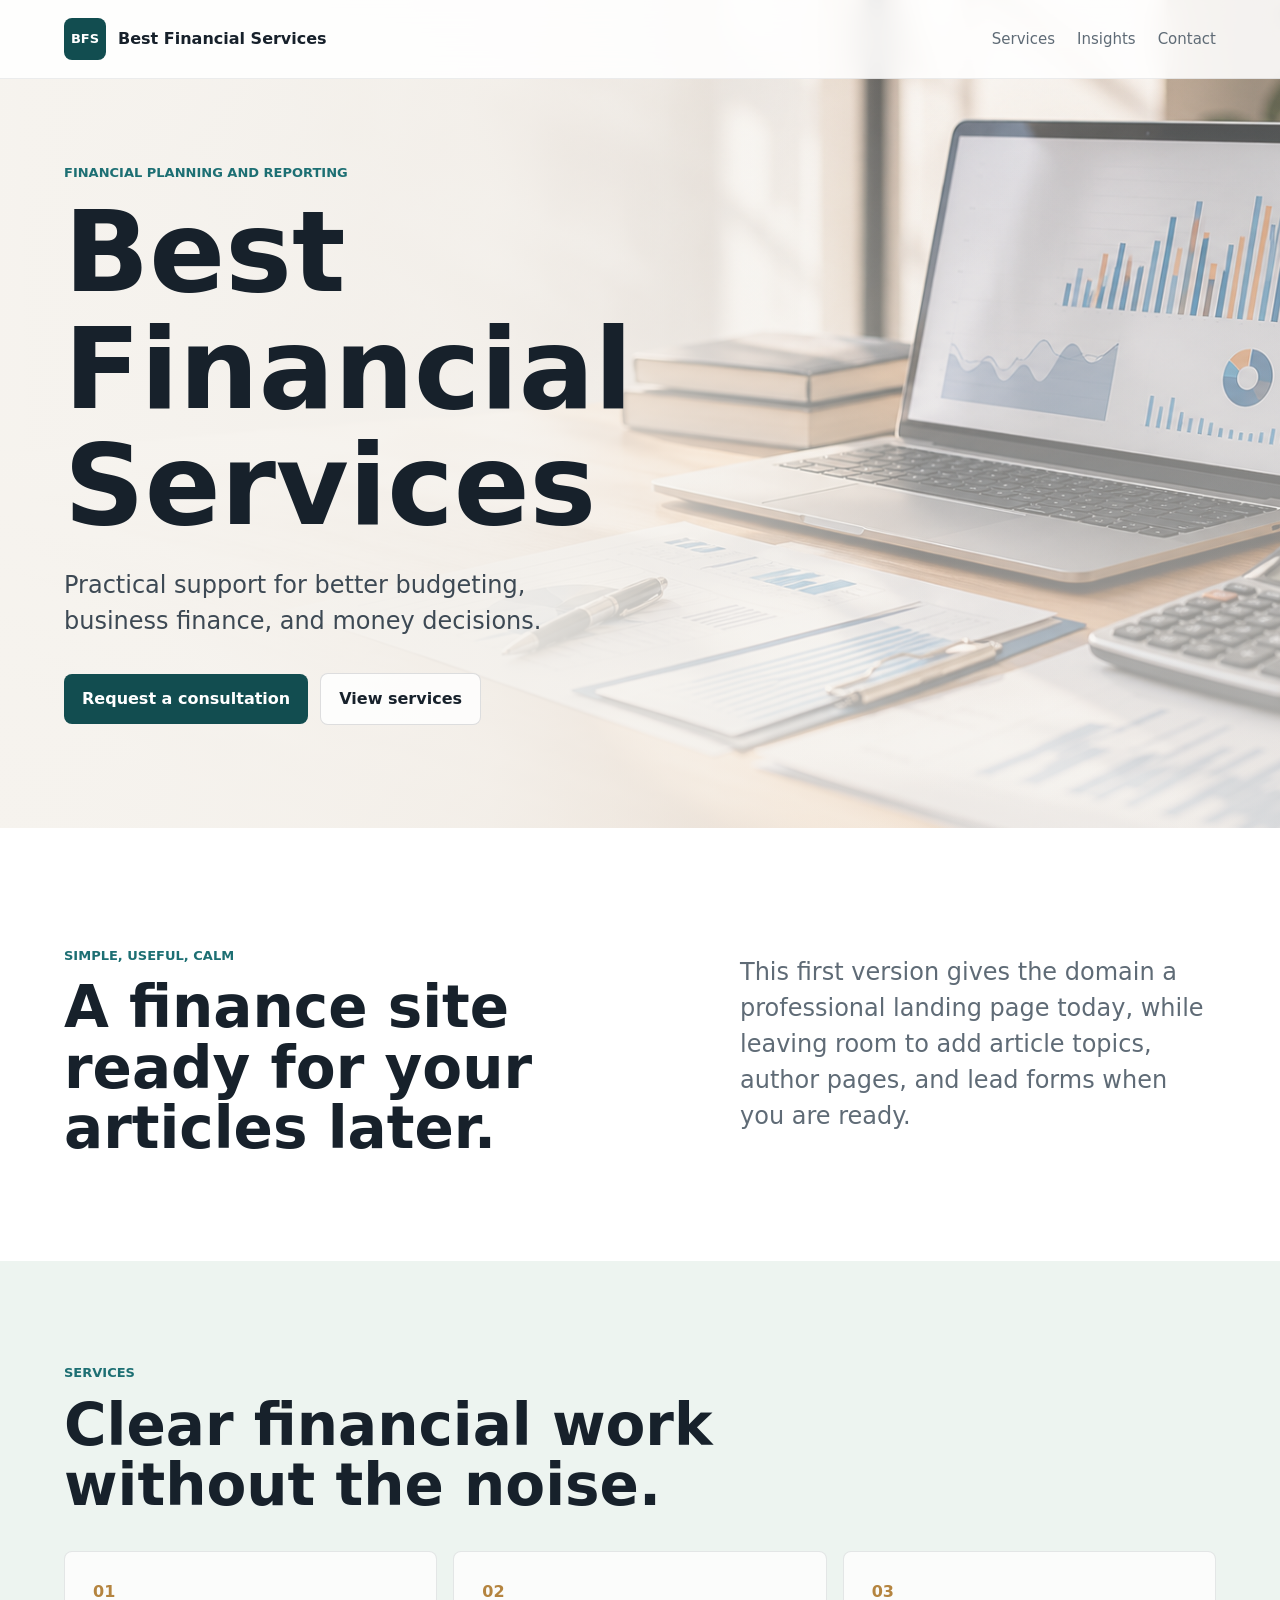
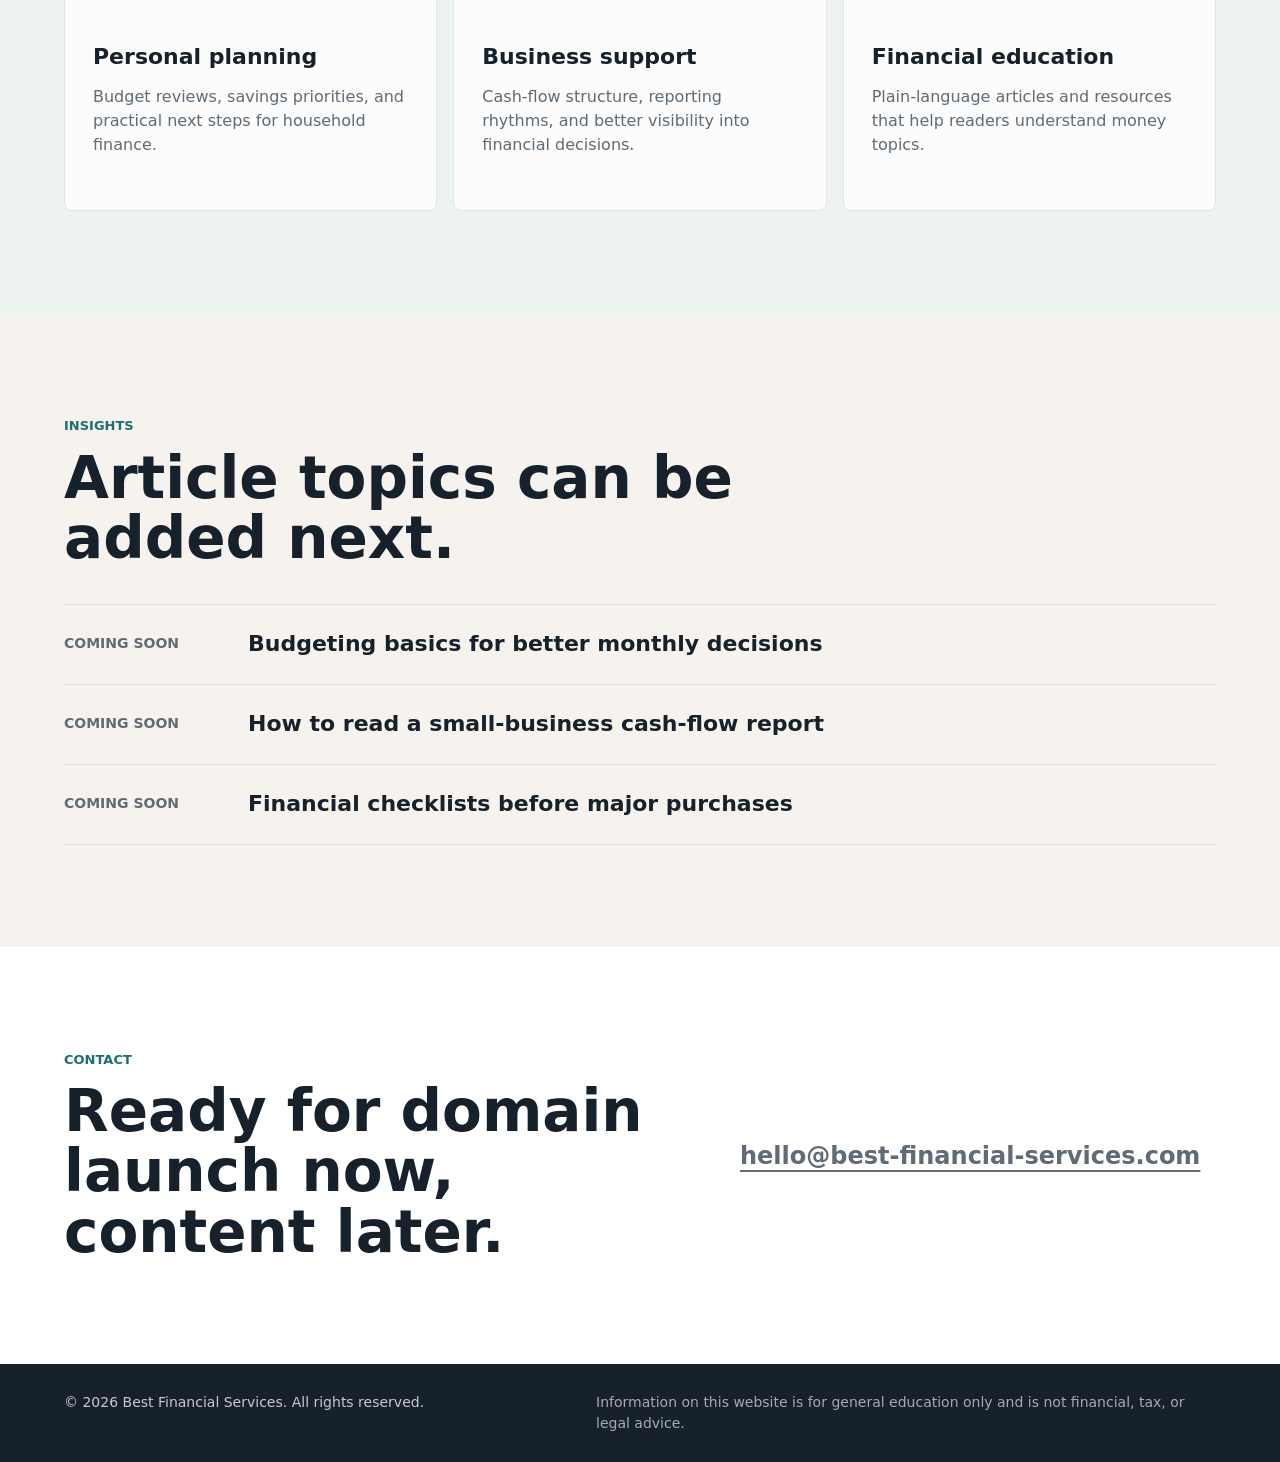
==== index.html @ d78d9998 "Create initial landing page" ====
<!doctype html>
<html lang="en">
  <head>
    <meta charset="utf-8">
    <meta name="viewport" content="width=device-width, initial-scale=1">
    <title>Best Financial Services</title>
    <meta
      name="description"
      content="Best Financial Services helps people and businesses organize money decisions with clear planning, reporting, and practical financial guidance."
    >
    <meta property="og:title" content="Best Financial Services">
    <meta
      property="og:description"
      content="Clear financial planning, reporting, and practical guidance for individuals and small businesses."
    >
    <meta property="og:type" content="website">
    <meta property="og:image" content="/assets/finance-hero.png">
    <link rel="icon" href="/favicon.svg" type="image/svg+xml">
    <link rel="stylesheet" href="/styles.css">
  </head>
  <body>
    <header class="site-header">
      <a class="brand" href="/" aria-label="Best Financial Services home">
        <span class="brand-mark" aria-hidden="true">BFS</span>
        <span>Best Financial Services</span>
      </a>
      <nav class="nav" aria-label="Main navigation">
        <a href="#services">Services</a>
        <a href="#insights">Insights</a>
        <a href="#contact">Contact</a>
      </nav>
    </header>

    <main>
      <section class="hero">
        <img
          class="hero-image"
          src="/assets/finance-hero.png"
          alt="Financial reports, a calculator, and a laptop with charts on a modern desk"
        >
        <div class="hero-overlay" aria-hidden="true"></div>
        <div class="hero-content">
          <p class="eyebrow">Financial planning and reporting</p>
          <h1>Best Financial Services</h1>
          <p class="hero-copy">
            Practical support for better budgeting, business finance, and money decisions.
          </p>
          <div class="hero-actions">
            <a class="button primary" href="#contact">Request a consultation</a>
            <a class="button secondary" href="#services">View services</a>
          </div>
        </div>
      </section>

      <section class="section intro" aria-labelledby="intro-title">
        <div>
          <p class="eyebrow">Simple, useful, calm</p>
          <h2 id="intro-title">A finance site ready for your articles later.</h2>
        </div>
        <p>
          This first version gives the domain a professional landing page today, while leaving
          room to add article topics, author pages, and lead forms when you are ready.
        </p>
      </section>

      <section class="section services" id="services" aria-labelledby="services-title">
        <div class="section-heading">
          <p class="eyebrow">Services</p>
          <h2 id="services-title">Clear financial work without the noise.</h2>
        </div>
        <div class="service-grid">
          <article class="service-card">
            <span class="service-number">01</span>
            <h3>Personal planning</h3>
            <p>Budget reviews, savings priorities, and practical next steps for household finance.</p>
          </article>
          <article class="service-card">
            <span class="service-number">02</span>
            <h3>Business support</h3>
            <p>Cash-flow structure, reporting rhythms, and better visibility into financial decisions.</p>
          </article>
          <article class="service-card">
            <span class="service-number">03</span>
            <h3>Financial education</h3>
            <p>Plain-language articles and resources that help readers understand money topics.</p>
          </article>
        </div>
      </section>

      <section class="section insights" id="insights" aria-labelledby="insights-title">
        <div class="section-heading">
          <p class="eyebrow">Insights</p>
          <h2 id="insights-title">Article topics can be added next.</h2>
        </div>
        <div class="article-list">
          <article>
            <p class="article-date">Coming soon</p>
            <h3>Budgeting basics for better monthly decisions</h3>
          </article>
          <article>
            <p class="article-date">Coming soon</p>
            <h3>How to read a small-business cash-flow report</h3>
          </article>
          <article>
            <p class="article-date">Coming soon</p>
            <h3>Financial checklists before major purchases</h3>
          </article>
        </div>
      </section>

      <section class="section contact" id="contact" aria-labelledby="contact-title">
        <div>
          <p class="eyebrow">Contact</p>
          <h2 id="contact-title">Ready for domain launch now, content later.</h2>
        </div>
        <a class="contact-link" href="mailto:hello@best-financial-services.com">
          hello@best-financial-services.com
        </a>
      </section>
    </main>

    <footer class="site-footer">
      <p>&copy; 2026 Best Financial Services. All rights reserved.</p>
      <p class="disclaimer">
        Information on this website is for general education only and is not financial, tax, or legal advice.
      </p>
    </footer>
  </body>
</html>
---- styles.css ----
:root {
  --ink: #17212b;
  --muted: #5f6b76;
  --line: #d8e0e6;
  --paper: #f6f3ee;
  --white: #ffffff;
  --teal: #1d6f73;
  --teal-dark: #124d50;
  --gold: #b4843f;
  --rose: #8b4f58;
  color-scheme: light;
  font-family: Inter, ui-sans-serif, system-ui, -apple-system, BlinkMacSystemFont, "Segoe UI", sans-serif;
}

* {
  box-sizing: border-box;
}

html {
  scroll-behavior: smooth;
}

body {
  margin: 0;
  background: var(--paper);
  color: var(--ink);
  line-height: 1.5;
}

a {
  color: inherit;
}

.site-header {
  position: fixed;
  z-index: 10;
  top: 0;
  left: 0;
  right: 0;
  display: flex;
  align-items: center;
  justify-content: space-between;
  gap: 24px;
  padding: 18px clamp(20px, 5vw, 64px);
  background: rgba(255, 255, 255, 0.88);
  border-bottom: 1px solid rgba(23, 33, 43, 0.08);
  backdrop-filter: blur(16px);
}

.brand,
.nav,
.hero-actions {
  display: flex;
  align-items: center;
}

.brand {
  gap: 12px;
  font-weight: 800;
  text-decoration: none;
}

.brand-mark {
  display: grid;
  width: 42px;
  height: 42px;
  place-items: center;
  border-radius: 8px;
  background: var(--teal-dark);
  color: var(--white);
  font-size: 13px;
  letter-spacing: 0;
}

.nav {
  gap: 22px;
  color: var(--muted);
  font-size: 15px;
}

.nav a {
  text-decoration: none;
}

.nav a:hover {
  color: var(--ink);
}

.hero {
  position: relative;
  min-height: 92svh;
  display: grid;
  align-items: center;
  overflow: hidden;
  padding: 132px clamp(20px, 5vw, 72px) 72px;
}

.hero-image,
.hero-overlay {
  position: absolute;
  inset: 0;
}

.hero-image {
  width: 100%;
  height: 100%;
  object-fit: cover;
  object-position: center;
}

.hero-overlay {
  background:
    linear-gradient(90deg, rgba(246, 243, 238, 0.98) 0%, rgba(246, 243, 238, 0.82) 38%, rgba(246, 243, 238, 0.1) 72%),
    linear-gradient(180deg, rgba(246, 243, 238, 0.15), rgba(246, 243, 238, 0.72));
}

.hero-content {
  position: relative;
  max-width: 660px;
}

.eyebrow {
  margin: 0 0 12px;
  color: var(--teal);
  font-size: 13px;
  font-weight: 800;
  letter-spacing: 0;
  text-transform: uppercase;
}

h1,
h2,
h3,
p {
  overflow-wrap: anywhere;
}

h1,
h2,
h3 {
  margin: 0;
  line-height: 1.04;
}

h1 {
  max-width: 11ch;
  font-size: clamp(48px, 9vw, 112px);
}

h2 {
  font-size: clamp(30px, 5vw, 58px);
}

h3 {
  font-size: 22px;
}

.hero-copy {
  max-width: 540px;
  margin: 24px 0 0;
  color: #3d4954;
  font-size: clamp(19px, 2vw, 24px);
}

.hero-actions {
  flex-wrap: wrap;
  gap: 12px;
  margin-top: 34px;
}

.button {
  min-height: 48px;
  display: inline-flex;
  align-items: center;
  justify-content: center;
  padding: 13px 18px;
  border-radius: 8px;
  font-weight: 800;
  text-decoration: none;
}

.button.primary {
  background: var(--teal-dark);
  color: var(--white);
}

.button.secondary {
  background: rgba(255, 255, 255, 0.82);
  border: 1px solid rgba(23, 33, 43, 0.14);
  color: var(--ink);
}

.section {
  padding: clamp(56px, 8vw, 104px) clamp(20px, 5vw, 72px);
}

.intro,
.contact {
  display: grid;
  grid-template-columns: minmax(0, 0.9fr) minmax(280px, 0.7fr);
  gap: clamp(28px, 5vw, 72px);
  align-items: end;
  background: var(--white);
}

.intro p:last-child,
.contact-link {
  color: var(--muted);
  font-size: clamp(19px, 2vw, 24px);
}

.section-heading {
  max-width: 760px;
  margin-bottom: 36px;
}

.services {
  background: #edf4f0;
}

.service-grid {
  display: grid;
  grid-template-columns: repeat(3, minmax(0, 1fr));
  gap: 16px;
}

.service-card {
  min-height: 260px;
  padding: 28px;
  border: 1px solid rgba(23, 33, 43, 0.1);
  border-radius: 8px;
  background: rgba(255, 255, 255, 0.74);
}

.service-number {
  color: var(--gold);
  font-weight: 900;
}

.service-card h3 {
  margin-top: 42px;
}

.service-card p,
.article-list p,
.site-footer,
.disclaimer {
  color: var(--muted);
}

.insights {
  background: var(--paper);
}

.article-list {
  display: grid;
  border-top: 1px solid var(--line);
}

.article-list article {
  display: grid;
  grid-template-columns: 160px minmax(0, 1fr);
  gap: 24px;
  padding: 28px 0;
  border-bottom: 1px solid var(--line);
}

.article-date {
  margin: 0;
  color: var(--rose);
  font-size: 14px;
  font-weight: 800;
  text-transform: uppercase;
}

.contact {
  align-items: center;
  background: #ffffff;
}

.contact-link {
  font-weight: 800;
  text-decoration-thickness: 2px;
  text-underline-offset: 6px;
}

.site-footer {
  display: flex;
  justify-content: space-between;
  gap: 24px;
  padding: 28px clamp(20px, 5vw, 72px);
  background: var(--ink);
  color: rgba(255, 255, 255, 0.76);
  font-size: 14px;
}

.site-footer p {
  margin: 0;
}

.disclaimer {
  max-width: 620px;
  color: rgba(255, 255, 255, 0.62);
}

@media (max-width: 820px) {
  .site-header {
    position: absolute;
    align-items: flex-start;
  }

  .nav {
    display: none;
  }

  .hero {
    min-height: 88svh;
    padding-top: 118px;
  }

  .hero-overlay {
    background:
      linear-gradient(180deg, rgba(246, 243, 238, 0.98) 0%, rgba(246, 243, 238, 0.88) 54%, rgba(246, 243, 238, 0.42) 100%);
  }

  .intro,
  .contact,
  .service-grid,
  .article-list article {
    grid-template-columns: 1fr;
  }

  .service-card {
    min-height: 220px;
  }

  .site-footer {
    flex-direction: column;
  }
}
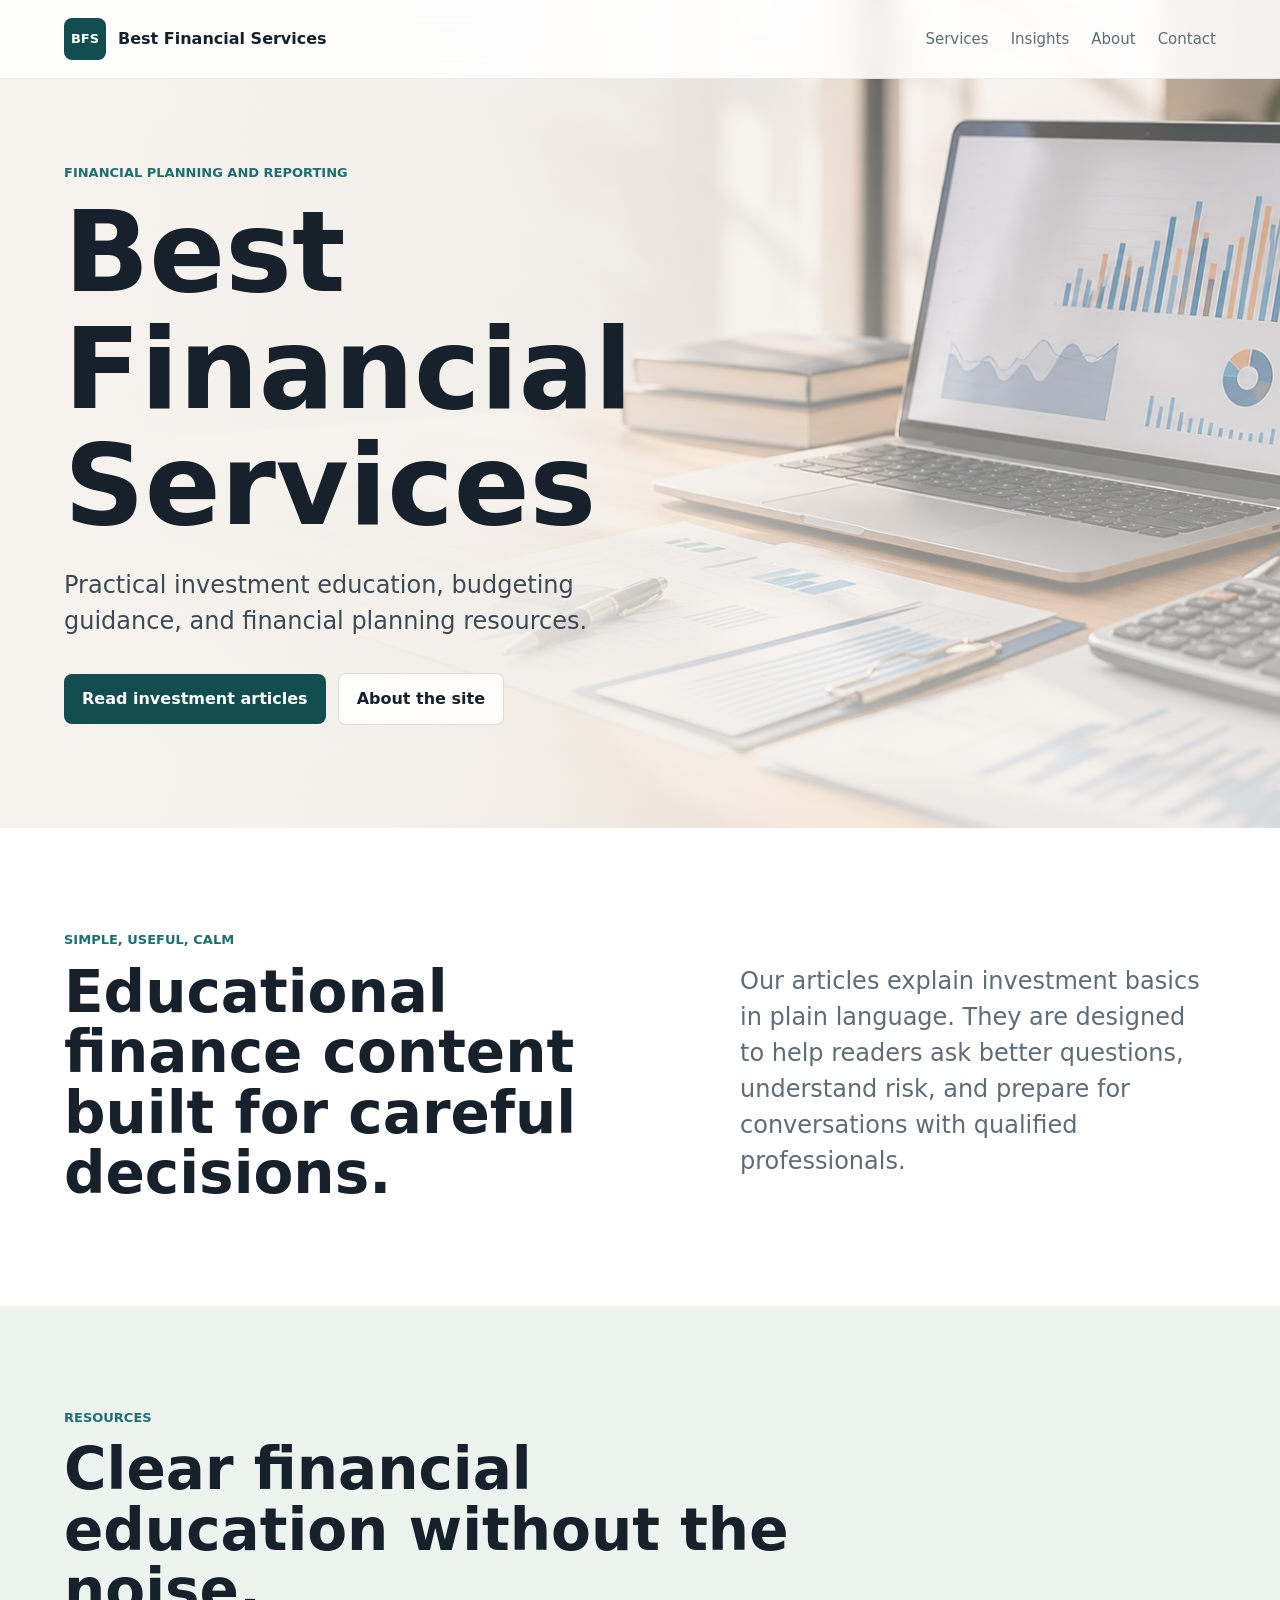
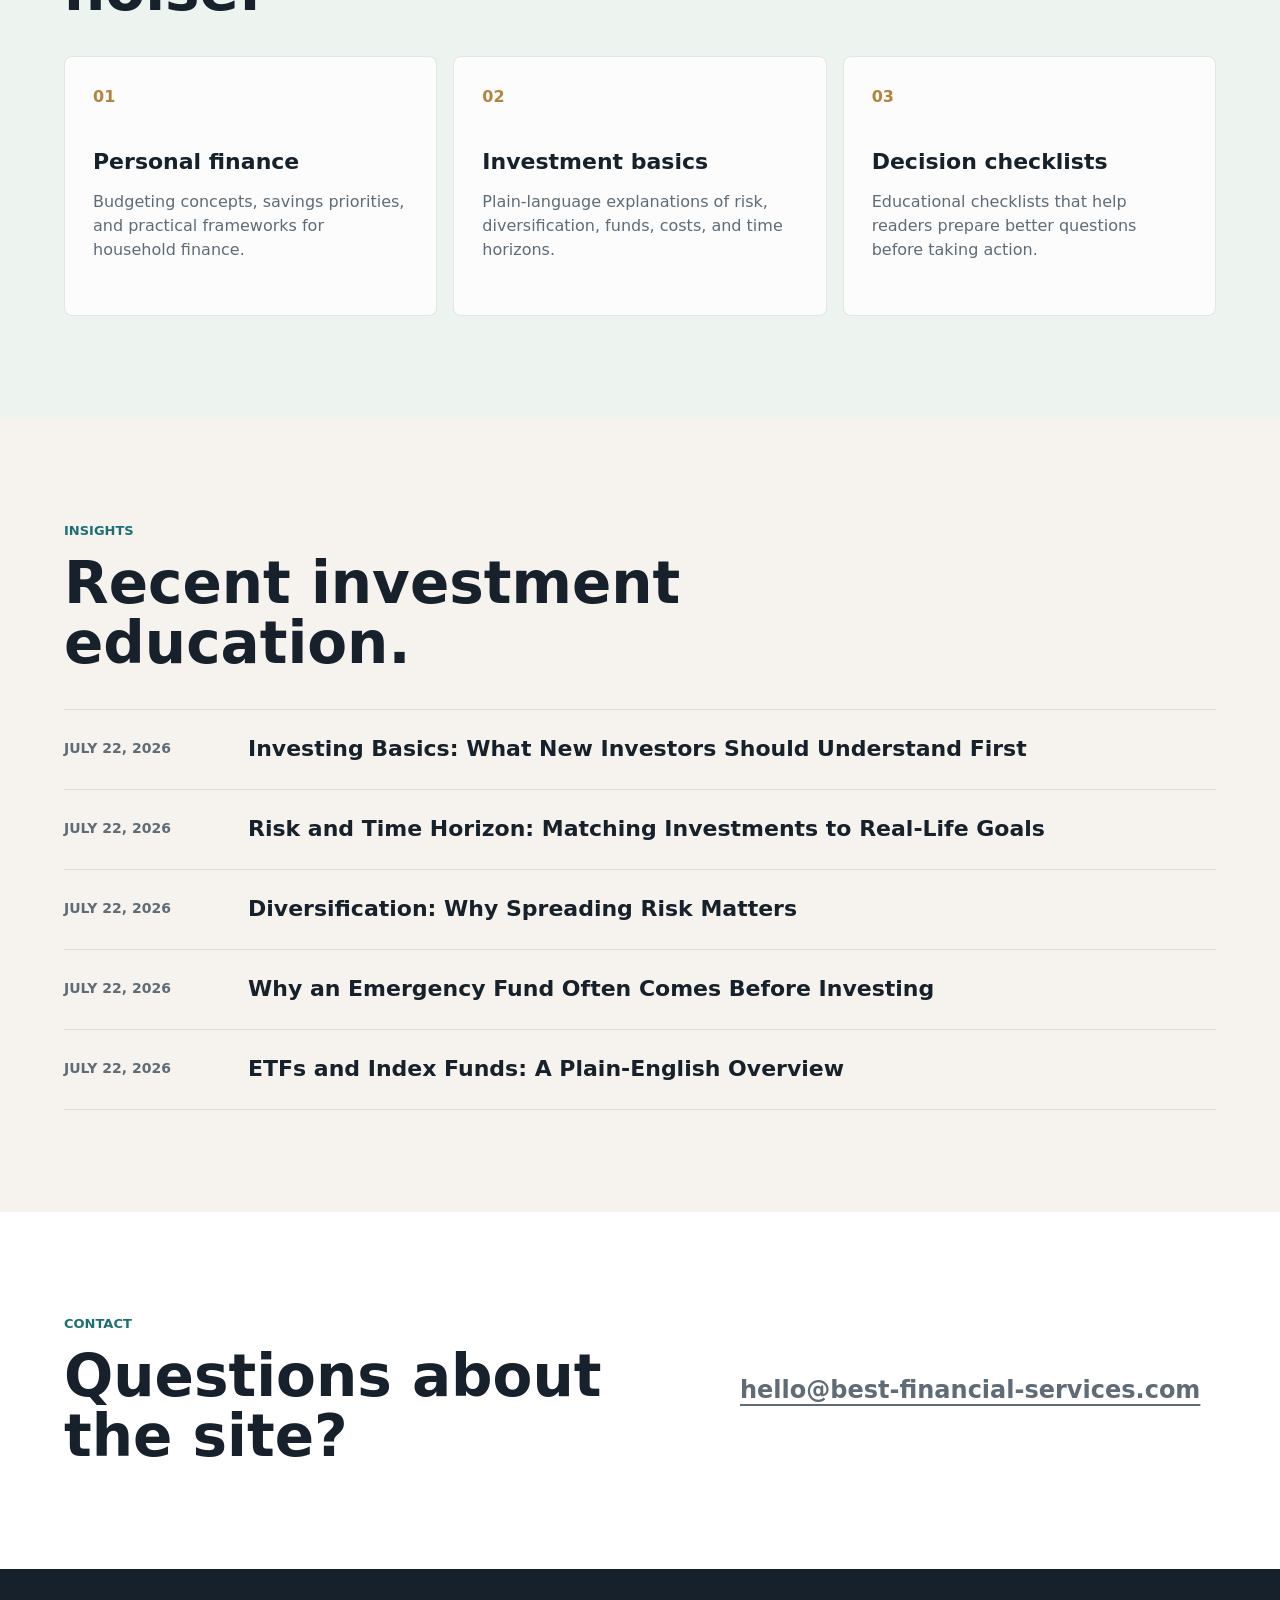
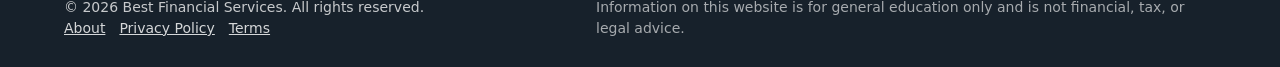
==== commit c763a197: "Add investment education articles" ====
--- a/index.html
+++ b/index.html
@@ -27,6 +27,7 @@
       <nav class="nav" aria-label="Main navigation">
         <a href="#services">Services</a>
         <a href="#insights">Insights</a>
+        <a href="/about/">About</a>
         <a href="#contact">Contact</a>
       </nav>
     </header>
@@ -43,11 +44,11 @@
           <p class="eyebrow">Financial planning and reporting</p>
           <h1>Best Financial Services</h1>
           <p class="hero-copy">
-            Practical support for better budgeting, business finance, and money decisions.
+            Practical investment education, budgeting guidance, and financial planning resources.
           </p>
           <div class="hero-actions">
-            <a class="button primary" href="#contact">Request a consultation</a>
-            <a class="button secondary" href="#services">View services</a>
+            <a class="button primary" href="#insights">Read investment articles</a>
+            <a class="button secondary" href="/about/">About the site</a>
           </div>
         </div>
       </section>
@@ -55,34 +56,35 @@
       <section class="section intro" aria-labelledby="intro-title">
         <div>
           <p class="eyebrow">Simple, useful, calm</p>
-          <h2 id="intro-title">A finance site ready for your articles later.</h2>
+          <h2 id="intro-title">Educational finance content built for careful decisions.</h2>
         </div>
         <p>
-          This first version gives the domain a professional landing page today, while leaving
-          room to add article topics, author pages, and lead forms when you are ready.
+          Our articles explain investment basics in plain language. They are designed to help
+          readers ask better questions, understand risk, and prepare for conversations with
+          qualified professionals.
         </p>
       </section>
 
       <section class="section services" id="services" aria-labelledby="services-title">
         <div class="section-heading">
-          <p class="eyebrow">Services</p>
-          <h2 id="services-title">Clear financial work without the noise.</h2>
+          <p class="eyebrow">Resources</p>
+          <h2 id="services-title">Clear financial education without the noise.</h2>
         </div>
         <div class="service-grid">
           <article class="service-card">
             <span class="service-number">01</span>
-            <h3>Personal planning</h3>
-            <p>Budget reviews, savings priorities, and practical next steps for household finance.</p>
+            <h3>Personal finance</h3>
+            <p>Budgeting concepts, savings priorities, and practical frameworks for household finance.</p>
           </article>
           <article class="service-card">
             <span class="service-number">02</span>
-            <h3>Business support</h3>
-            <p>Cash-flow structure, reporting rhythms, and better visibility into financial decisions.</p>
+            <h3>Investment basics</h3>
+            <p>Plain-language explanations of risk, diversification, funds, costs, and time horizons.</p>
           </article>
           <article class="service-card">
             <span class="service-number">03</span>
-            <h3>Financial education</h3>
-            <p>Plain-language articles and resources that help readers understand money topics.</p>
+            <h3>Decision checklists</h3>
+            <p>Educational checklists that help readers prepare better questions before taking action.</p>
           </article>
         </div>
       </section>
@@ -90,20 +92,28 @@
       <section class="section insights" id="insights" aria-labelledby="insights-title">
         <div class="section-heading">
           <p class="eyebrow">Insights</p>
-          <h2 id="insights-title">Article topics can be added next.</h2>
+          <h2 id="insights-title">Recent investment education.</h2>
         </div>
         <div class="article-list">
           <article>
-            <p class="article-date">Coming soon</p>
-            <h3>Budgeting basics for better monthly decisions</h3>
+            <p class="article-date">July 22, 2026</p>
+            <h3><a href="/articles/investing-basics/">Investing Basics: What New Investors Should Understand First</a></h3>
           </article>
           <article>
-            <p class="article-date">Coming soon</p>
-            <h3>How to read a small-business cash-flow report</h3>
+            <p class="article-date">July 22, 2026</p>
+            <h3><a href="/articles/risk-and-time-horizon/">Risk and Time Horizon: Matching Investments to Real-Life Goals</a></h3>
           </article>
           <article>
-            <p class="article-date">Coming soon</p>
-            <h3>Financial checklists before major purchases</h3>
+            <p class="article-date">July 22, 2026</p>
+            <h3><a href="/articles/diversification-guide/">Diversification: Why Spreading Risk Matters</a></h3>
+          </article>
+          <article>
+            <p class="article-date">July 22, 2026</p>
+            <h3><a href="/articles/emergency-fund-before-investing/">Why an Emergency Fund Often Comes Before Investing</a></h3>
+          </article>
+          <article>
+            <p class="article-date">July 22, 2026</p>
+            <h3><a href="/articles/etfs-and-index-funds/">ETFs and Index Funds: A Plain-English Overview</a></h3>
           </article>
         </div>
       </section>
@@ -111,7 +121,7 @@
       <section class="section contact" id="contact" aria-labelledby="contact-title">
         <div>
           <p class="eyebrow">Contact</p>
-          <h2 id="contact-title">Ready for domain launch now, content later.</h2>
+          <h2 id="contact-title">Questions about the site?</h2>
         </div>
         <a class="contact-link" href="mailto:hello@best-financial-services.com">
           hello@best-financial-services.com
@@ -120,7 +130,14 @@
     </main>
 
     <footer class="site-footer">
-      <p>&copy; 2026 Best Financial Services. All rights reserved.</p>
+      <div>
+        <p>&copy; 2026 Best Financial Services. All rights reserved.</p>
+        <p class="footer-links">
+          <a href="/about/">About</a>
+          <a href="/privacy/">Privacy Policy</a>
+          <a href="/terms/">Terms</a>
+        </p>
+      </div>
       <p class="disclaimer">
         Information on this website is for general education only and is not financial, tax, or legal advice.
       </p>
--- a/styles.css
+++ b/styles.css
@@ -47,6 +47,10 @@
   backdrop-filter: blur(16px);
 }
 
+.site-header.compact {
+  position: sticky;
+}
+
 .brand,
 .nav,
 .hero-actions {
@@ -265,6 +269,17 @@
   border-bottom: 1px solid var(--line);
 }
 
+.article-list h3 a {
+  text-decoration: none;
+}
+
+.article-list h3 a:hover {
+  color: var(--teal-dark);
+  text-decoration: underline;
+  text-decoration-thickness: 2px;
+  text-underline-offset: 5px;
+}
+
 .article-date {
   margin: 0;
   color: var(--rose);
@@ -298,9 +313,67 @@
   margin: 0;
 }
 
+.footer-links {
+  display: flex;
+  flex-wrap: wrap;
+  gap: 14px;
+  margin-top: 8px;
+}
+
+.footer-links a {
+  color: rgba(255, 255, 255, 0.82);
+}
+
 .disclaimer {
   max-width: 620px;
   color: rgba(255, 255, 255, 0.62);
+}
+
+.article-page {
+  padding: clamp(44px, 7vw, 84px) clamp(20px, 5vw, 72px);
+  background: var(--white);
+}
+
+.article-shell {
+  max-width: 820px;
+  margin: 0 auto;
+}
+
+.article-shell h1 {
+  max-width: 780px;
+  font-size: clamp(42px, 7vw, 76px);
+}
+
+.article-shell h2 {
+  margin-top: 42px;
+  font-size: clamp(26px, 3vw, 36px);
+}
+
+.article-shell p,
+.article-shell li {
+  color: #3d4954;
+  font-size: 19px;
+}
+
+.article-meta {
+  margin-top: 22px;
+  color: var(--muted);
+  font-size: 15px;
+}
+
+.article-disclaimer {
+  margin: 28px 0;
+  padding: 18px;
+  border-left: 4px solid var(--gold);
+  background: var(--paper);
+}
+
+.article-shell ul {
+  padding-left: 24px;
+}
+
+.article-shell li + li {
+  margin-top: 8px;
 }
 
 @media (max-width: 820px) {
@@ -330,6 +403,10 @@
     grid-template-columns: 1fr;
   }
 
+  .article-shell h1 {
+    max-width: none;
+  }
+
   .service-card {
     min-height: 220px;
   }
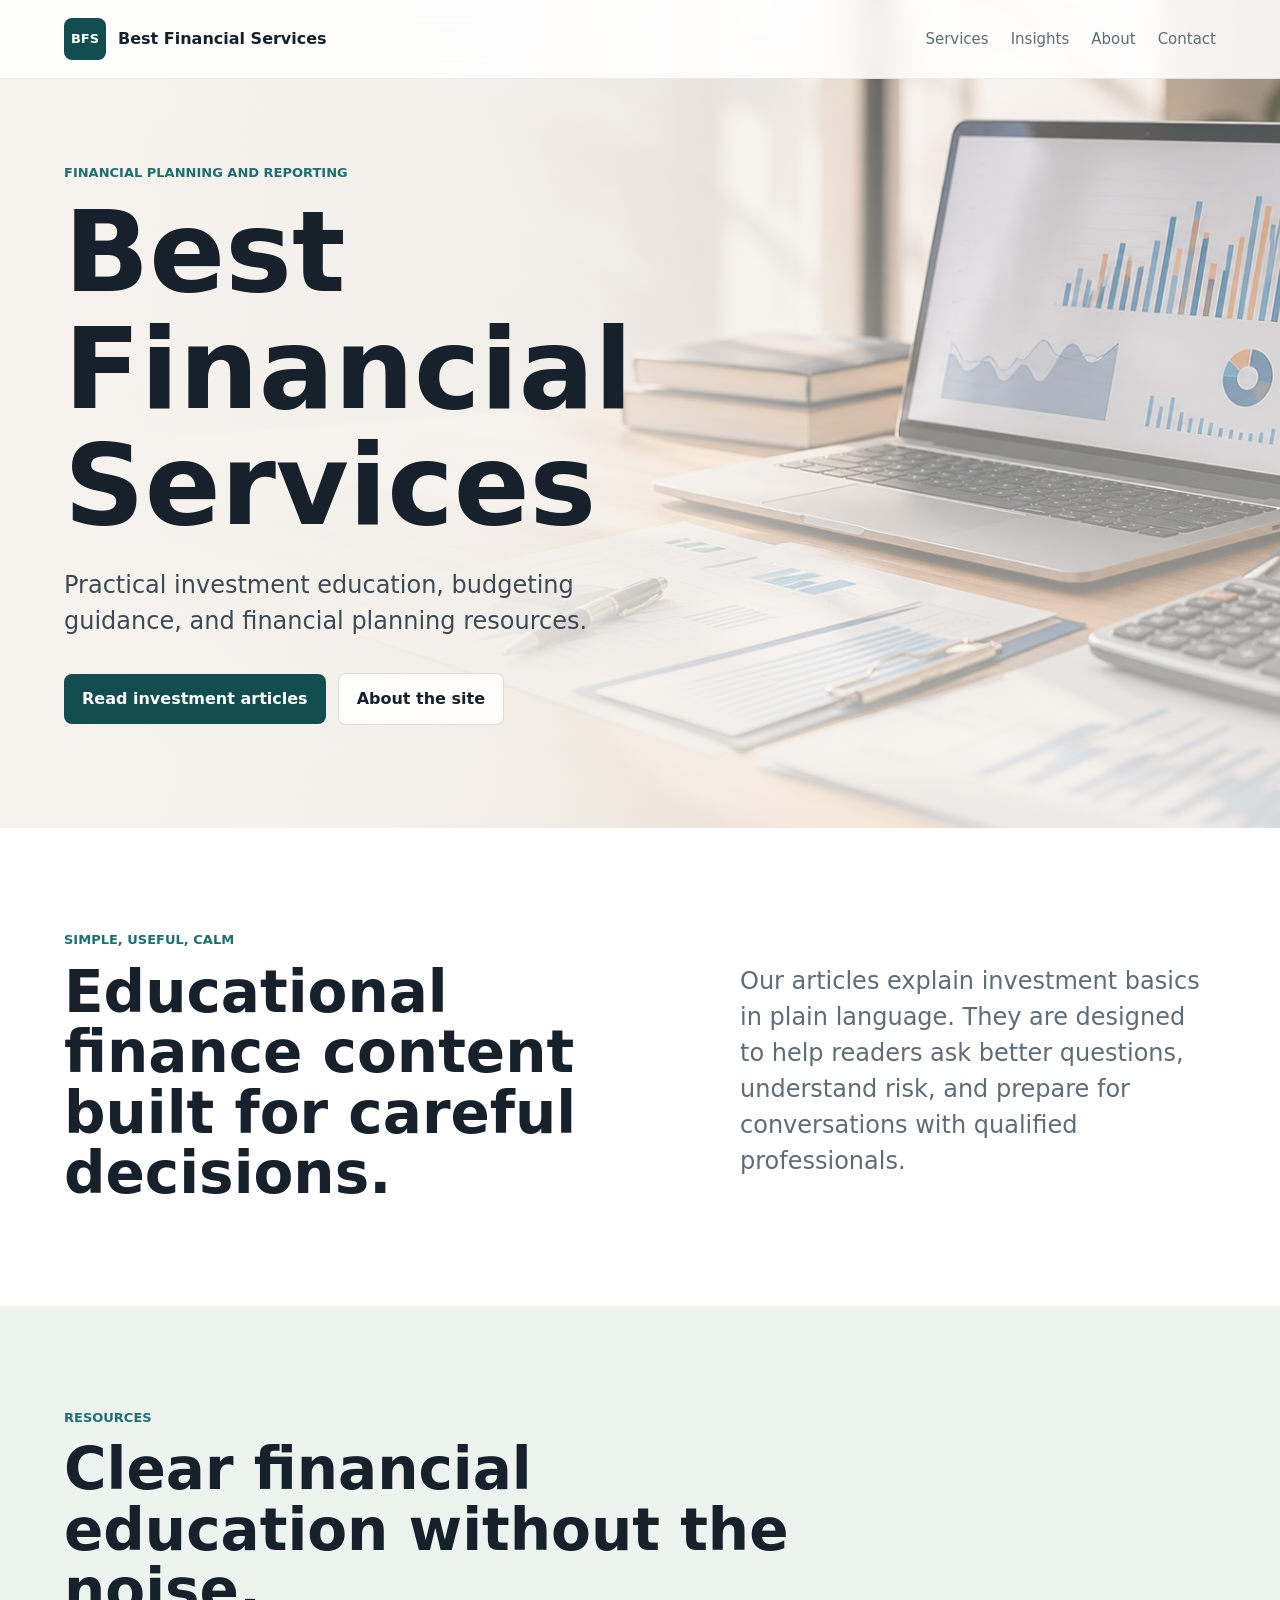
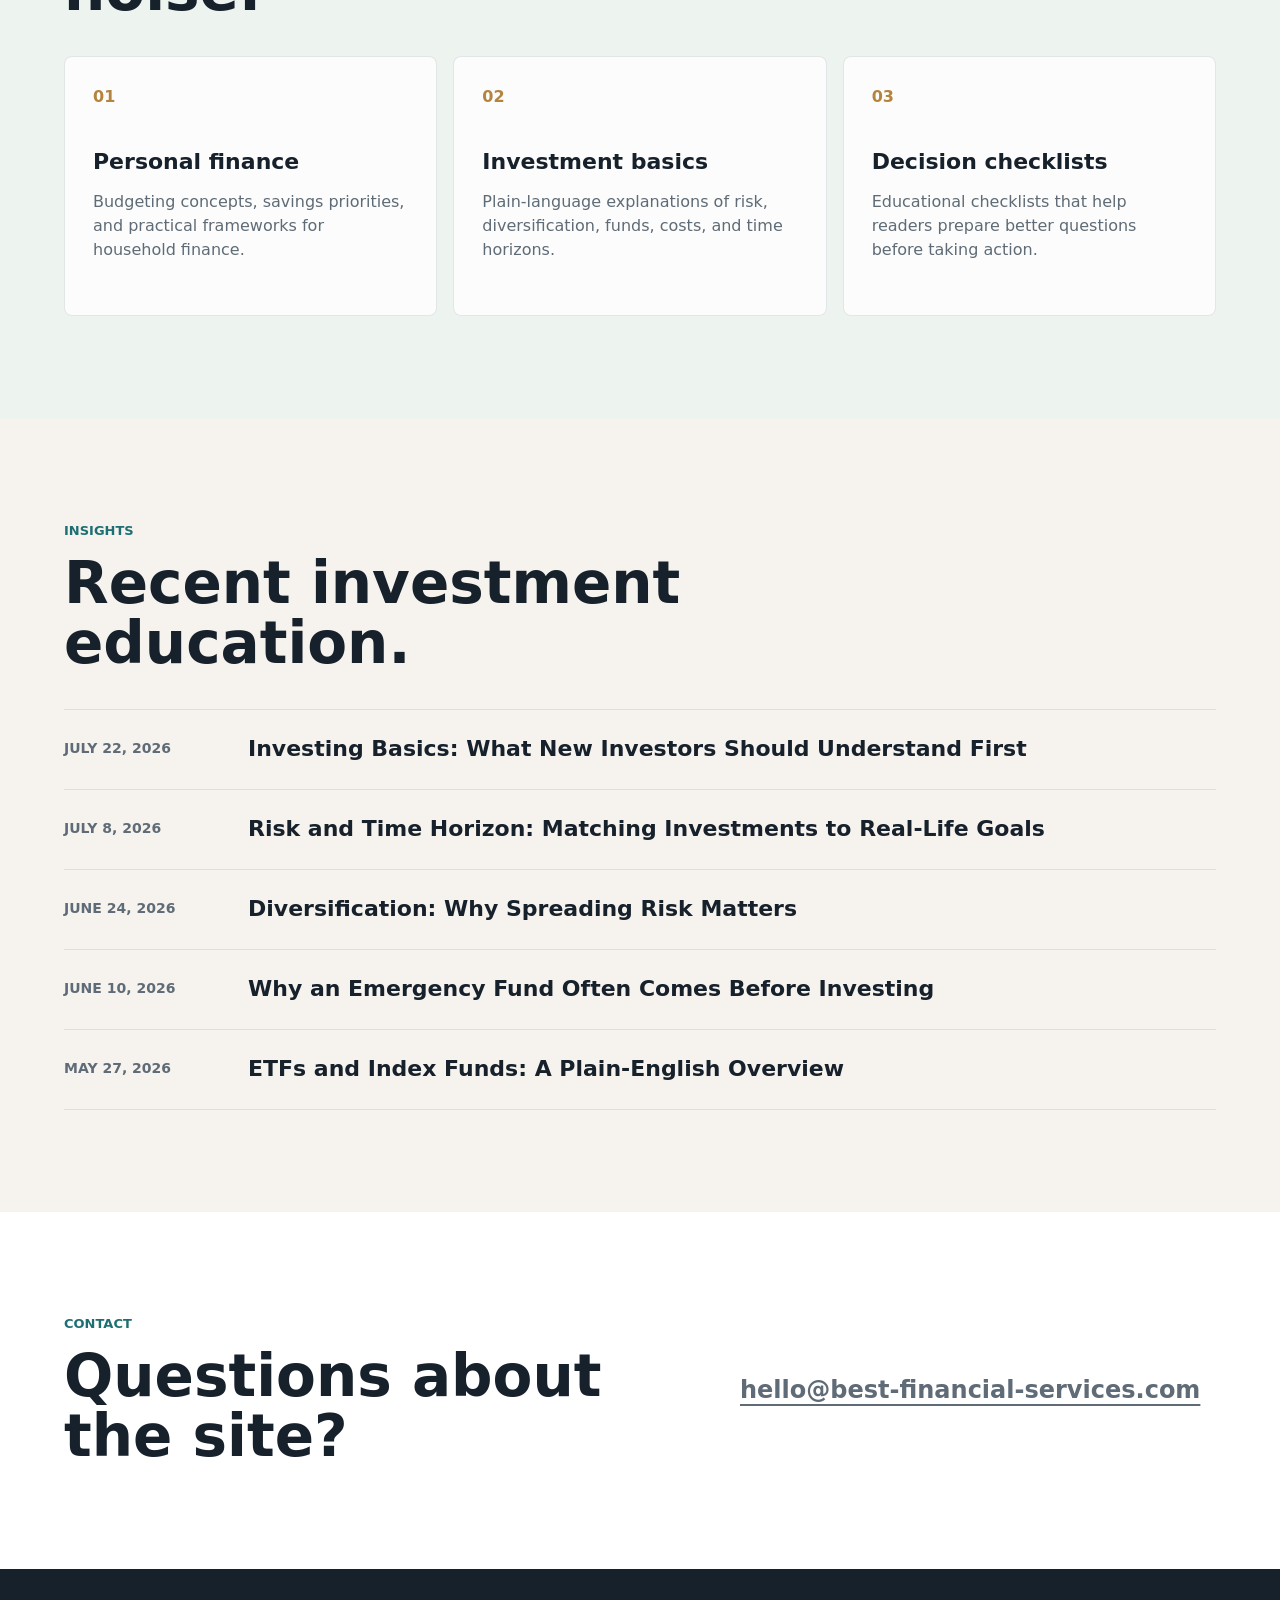
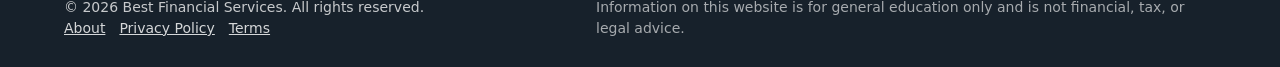
==== commit 53606cb1: "Stagger article publication dates" ====
--- a/index.html
+++ b/index.html
@@ -100,19 +100,19 @@
             <h3><a href="/articles/investing-basics/">Investing Basics: What New Investors Should Understand First</a></h3>
           </article>
           <article>
-            <p class="article-date">July 22, 2026</p>
+            <p class="article-date">July 8, 2026</p>
             <h3><a href="/articles/risk-and-time-horizon/">Risk and Time Horizon: Matching Investments to Real-Life Goals</a></h3>
           </article>
           <article>
-            <p class="article-date">July 22, 2026</p>
+            <p class="article-date">June 24, 2026</p>
             <h3><a href="/articles/diversification-guide/">Diversification: Why Spreading Risk Matters</a></h3>
           </article>
           <article>
-            <p class="article-date">July 22, 2026</p>
+            <p class="article-date">June 10, 2026</p>
             <h3><a href="/articles/emergency-fund-before-investing/">Why an Emergency Fund Often Comes Before Investing</a></h3>
           </article>
           <article>
-            <p class="article-date">July 22, 2026</p>
+            <p class="article-date">May 27, 2026</p>
             <h3><a href="/articles/etfs-and-index-funds/">ETFs and Index Funds: A Plain-English Overview</a></h3>
           </article>
         </div>
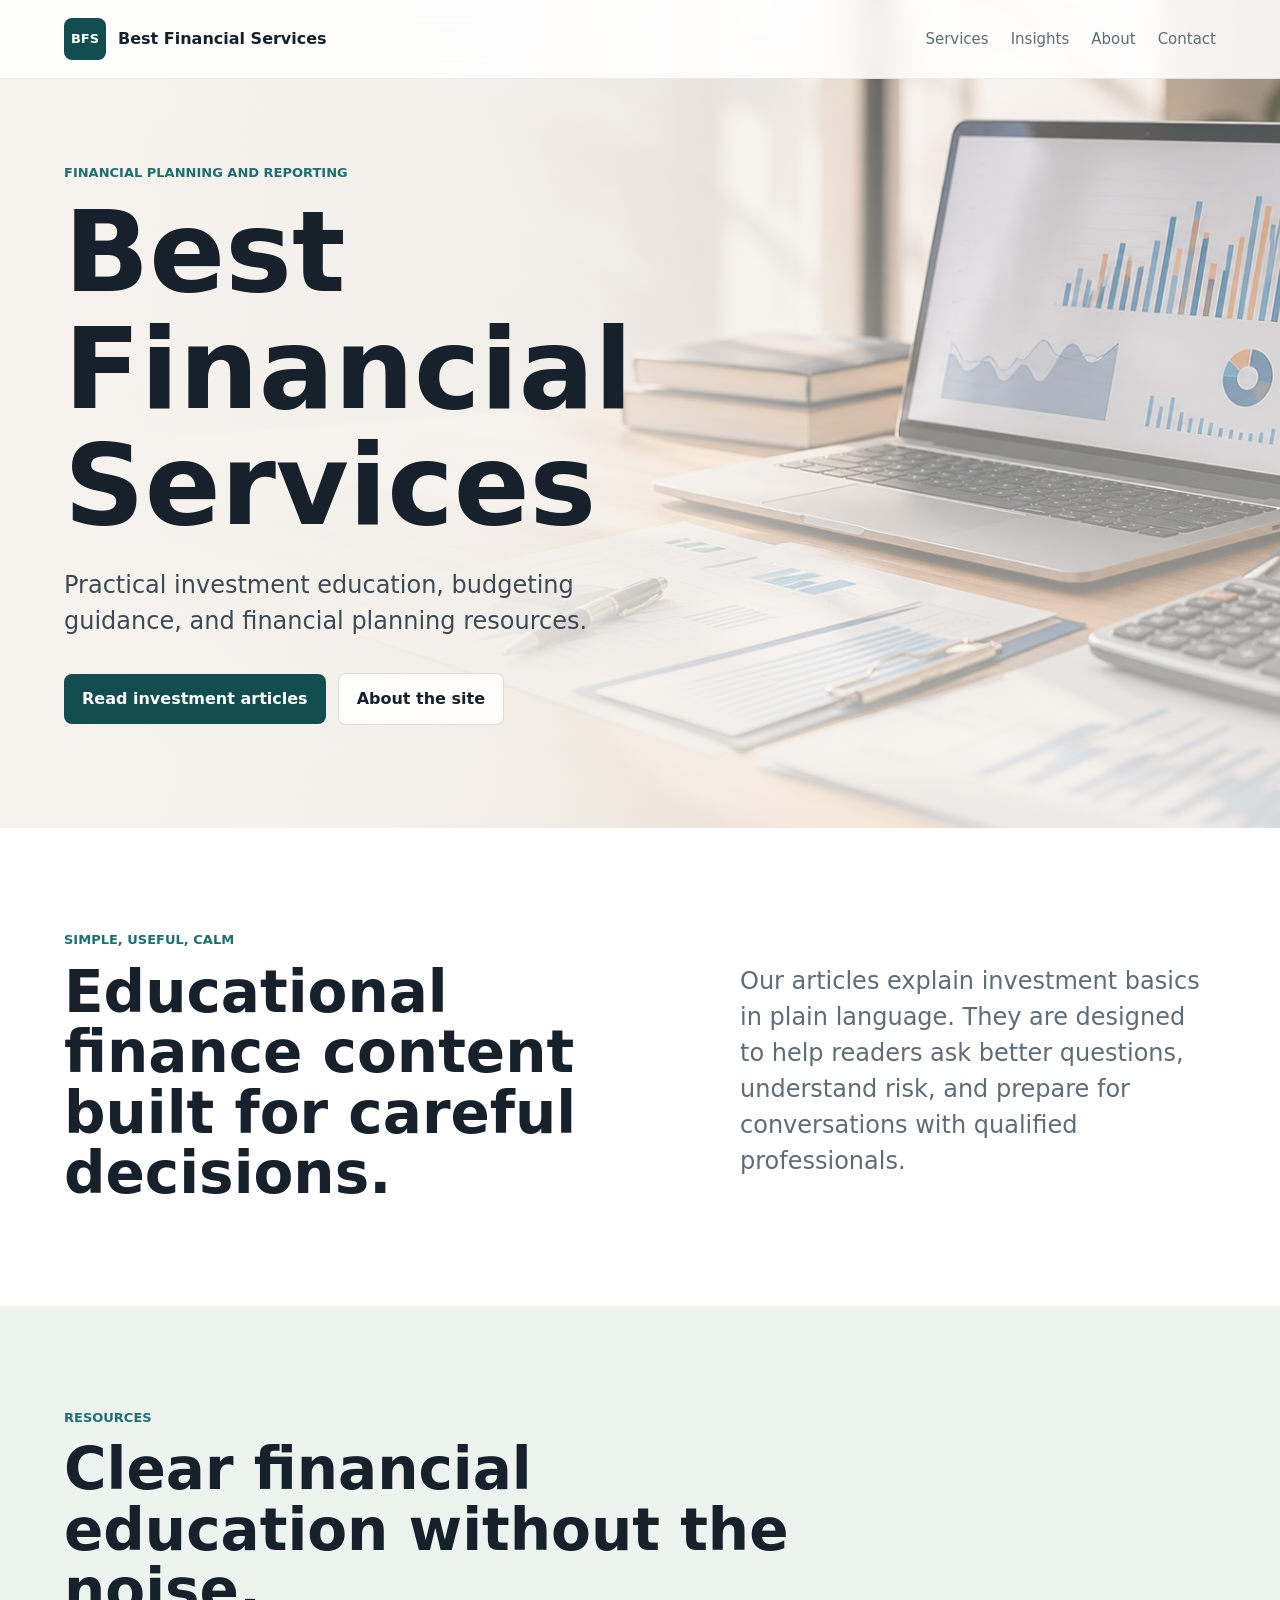
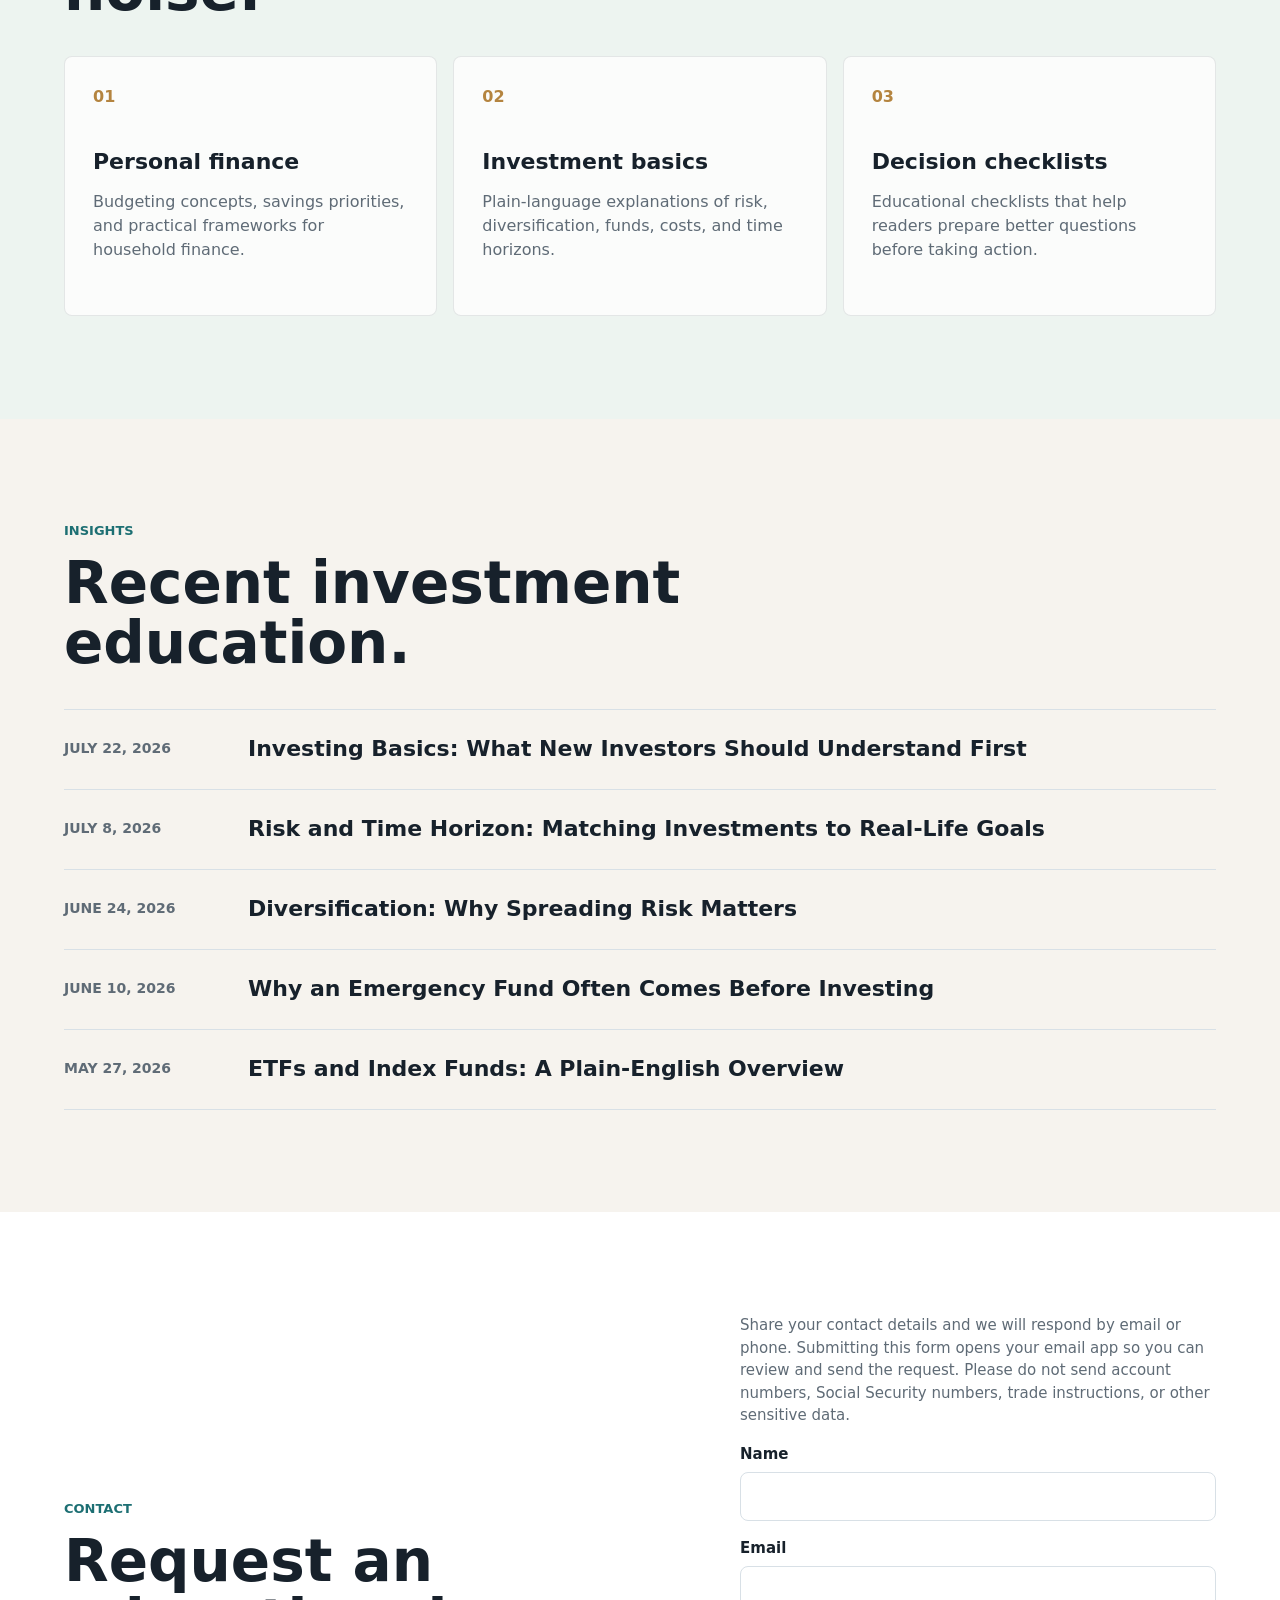
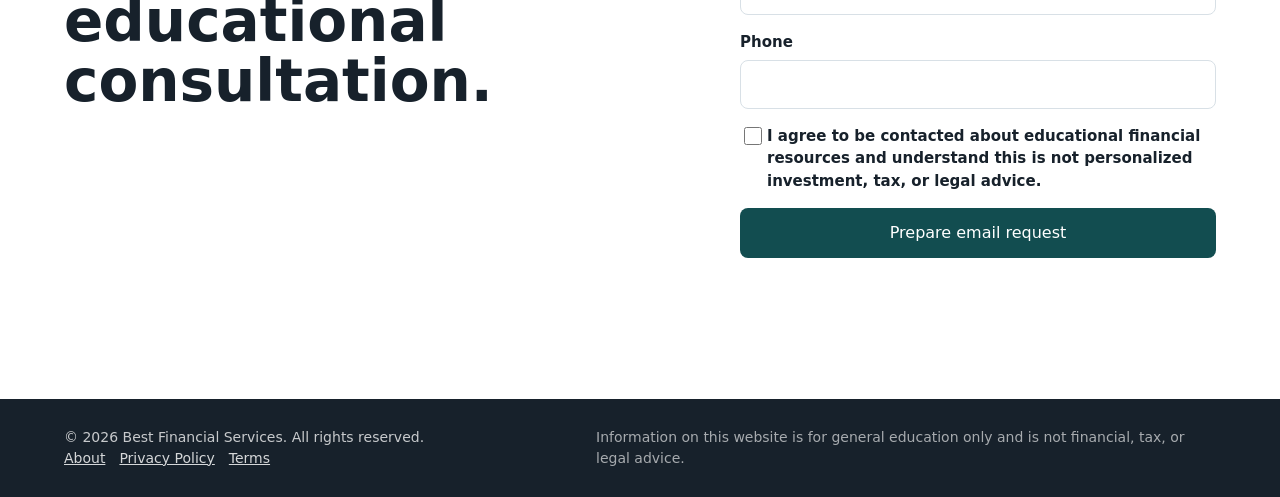
==== commit 76f3d6ed: "Add compliant consultation request forms" ====
--- a/index.html
+++ b/index.html
@@ -121,11 +121,33 @@
       <section class="section contact" id="contact" aria-labelledby="contact-title">
         <div>
           <p class="eyebrow">Contact</p>
-          <h2 id="contact-title">Questions about the site?</h2>
+          <h2 id="contact-title">Request an educational consultation.</h2>
         </div>
-        <a class="contact-link" href="mailto:hello@best-financial-services.com">
-          hello@best-financial-services.com
-        </a>
+        <form class="consultation-form" action="mailto:hello@best-financial-services.com" method="post" enctype="text/plain">
+          <p class="form-note">
+            Share your contact details and we will respond by email or phone. Submitting this form opens your email app so you can review and send the request. Please do not send
+            account numbers, Social Security numbers, trade instructions, or other sensitive data.
+          </p>
+          <label>
+            Name
+            <input name="name" type="text" autocomplete="name" required>
+          </label>
+          <label>
+            Email
+            <input name="email" type="email" autocomplete="email" required>
+          </label>
+          <label>
+            Phone
+            <input name="phone" type="tel" autocomplete="tel" required>
+          </label>
+          <label class="checkbox-label">
+            <input name="consent" type="checkbox" required>
+            I agree to be contacted about educational financial resources and understand this is
+            not personalized investment, tax, or legal advice.
+          </label>
+          <button class="button primary" type="submit">Prepare email request</button>
+          <p class="form-status" role="status"></p>
+        </form>
       </section>
     </main>
 
@@ -142,5 +164,6 @@
         Information on this website is for general education only and is not financial, tax, or legal advice.
       </p>
     </footer>
+    <script src="/forms.js"></script>
   </body>
 </html>
--- a/styles.css
+++ b/styles.css
@@ -194,6 +194,12 @@
   color: var(--ink);
 }
 
+button.button {
+  border: 0;
+  cursor: pointer;
+  font: inherit;
+}
+
 .section {
   padding: clamp(56px, 8vw, 104px) clamp(20px, 5vw, 72px);
 }
@@ -205,6 +211,10 @@
   gap: clamp(28px, 5vw, 72px);
   align-items: end;
   background: var(--white);
+}
+
+.contact {
+  align-items: start;
 }
 
 .intro p:last-child,
@@ -297,6 +307,79 @@
   font-weight: 800;
   text-decoration-thickness: 2px;
   text-underline-offset: 6px;
+}
+
+.consultation-section {
+  display: grid;
+  grid-template-columns: minmax(0, 0.8fr) minmax(280px, 0.9fr);
+  gap: clamp(28px, 5vw, 64px);
+  max-width: 1120px;
+  margin: clamp(48px, 7vw, 84px) auto 0;
+  padding: clamp(28px, 5vw, 44px);
+  border: 1px solid var(--line);
+  border-radius: 8px;
+  background: var(--paper);
+}
+
+.consultation-section h2 {
+  font-size: clamp(28px, 4vw, 46px);
+}
+
+.consultation-form {
+  display: grid;
+  gap: 16px;
+  width: 100%;
+}
+
+.consultation-form label {
+  display: grid;
+  gap: 7px;
+  color: var(--ink);
+  font-size: 15px;
+  font-weight: 800;
+}
+
+.consultation-form input[type="text"],
+.consultation-form input[type="email"],
+.consultation-form input[type="tel"] {
+  width: 100%;
+  min-height: 48px;
+  padding: 12px 13px;
+  border: 1px solid var(--line);
+  border-radius: 8px;
+  background: var(--white);
+  color: var(--ink);
+  font: inherit;
+}
+
+.consultation-form input:focus {
+  outline: 3px solid rgba(29, 111, 115, 0.18);
+  border-color: var(--teal);
+}
+
+.checkbox-label {
+  grid-template-columns: 20px minmax(0, 1fr);
+  align-items: start;
+  color: var(--muted);
+  font-size: 14px;
+  font-weight: 600;
+}
+
+.checkbox-label input {
+  width: 18px;
+  height: 18px;
+  margin-top: 2px;
+}
+
+.form-note,
+.form-status {
+  margin: 0;
+  color: var(--muted);
+  font-size: 15px;
+}
+
+.form-status {
+  min-height: 22px;
 }
 
 .site-footer {
@@ -398,6 +481,7 @@
 
   .intro,
   .contact,
+  .consultation-section,
   .service-grid,
   .article-list article {
     grid-template-columns: 1fr;
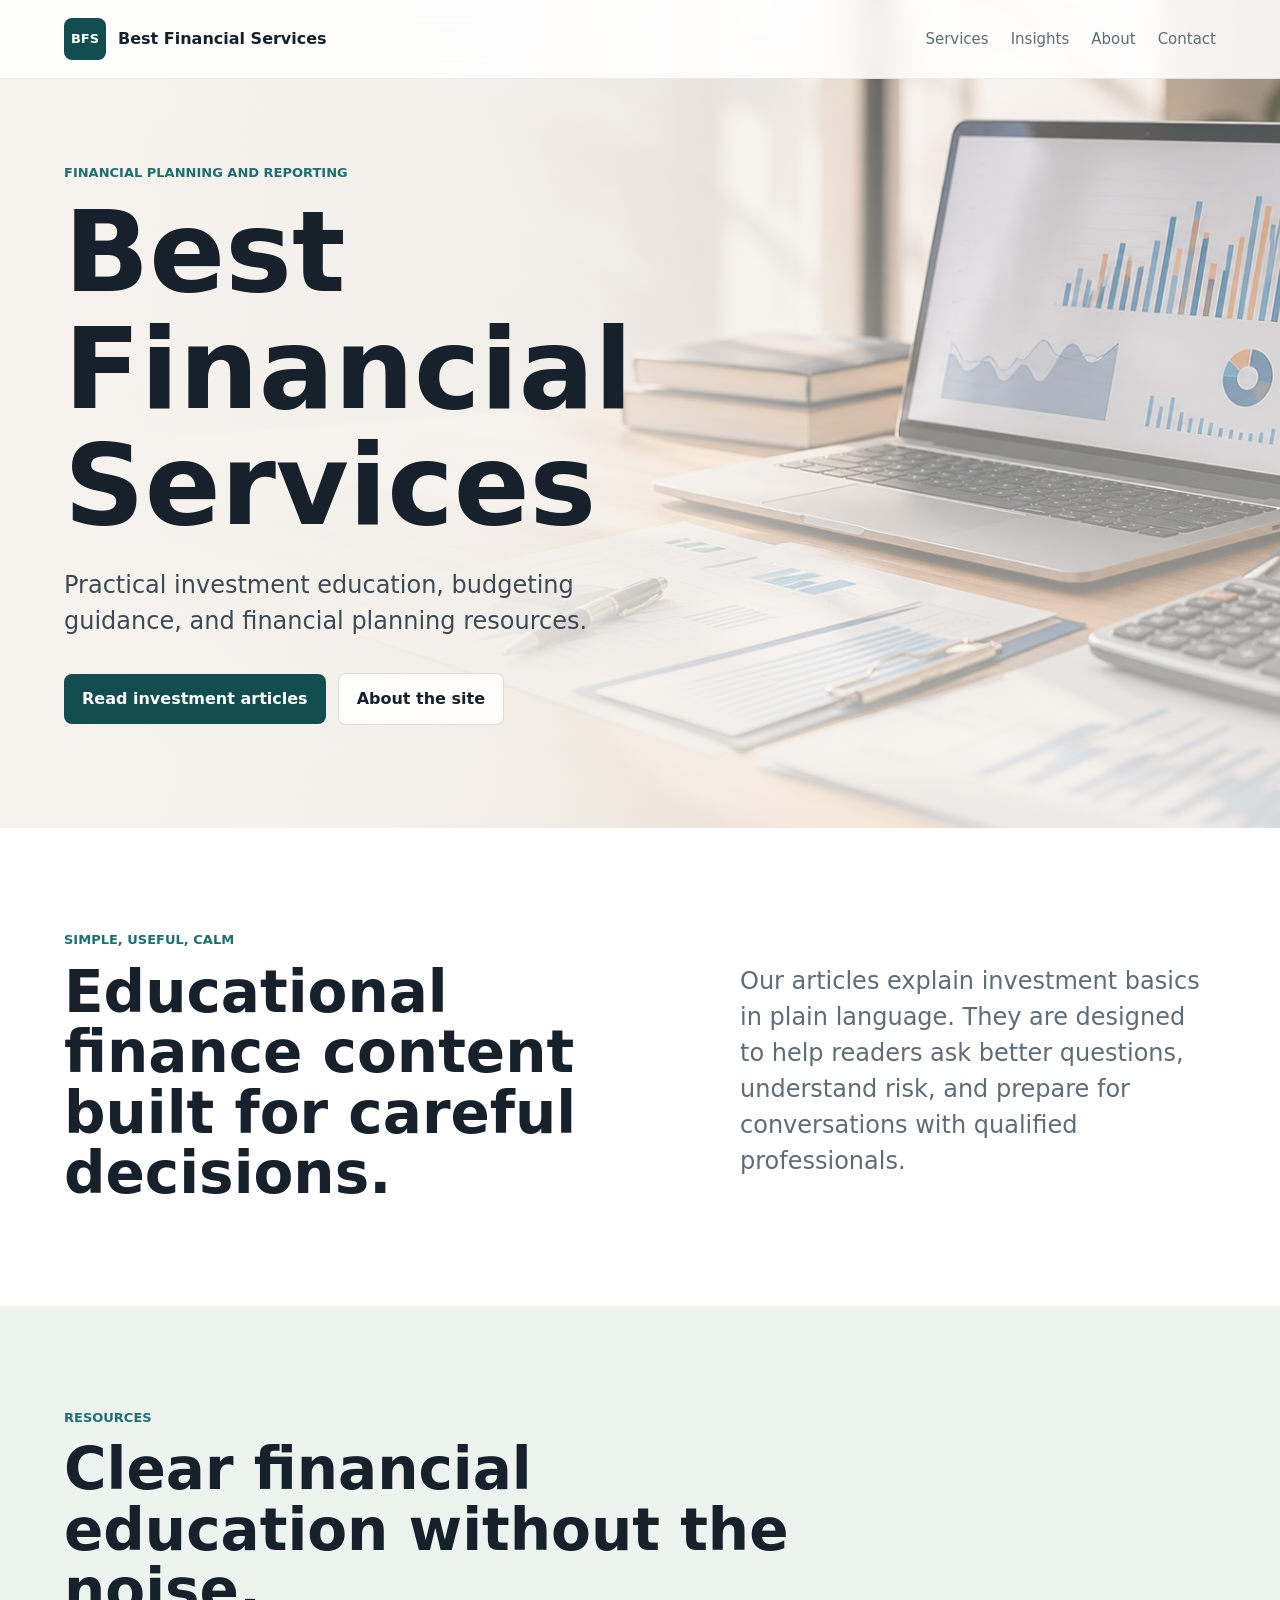
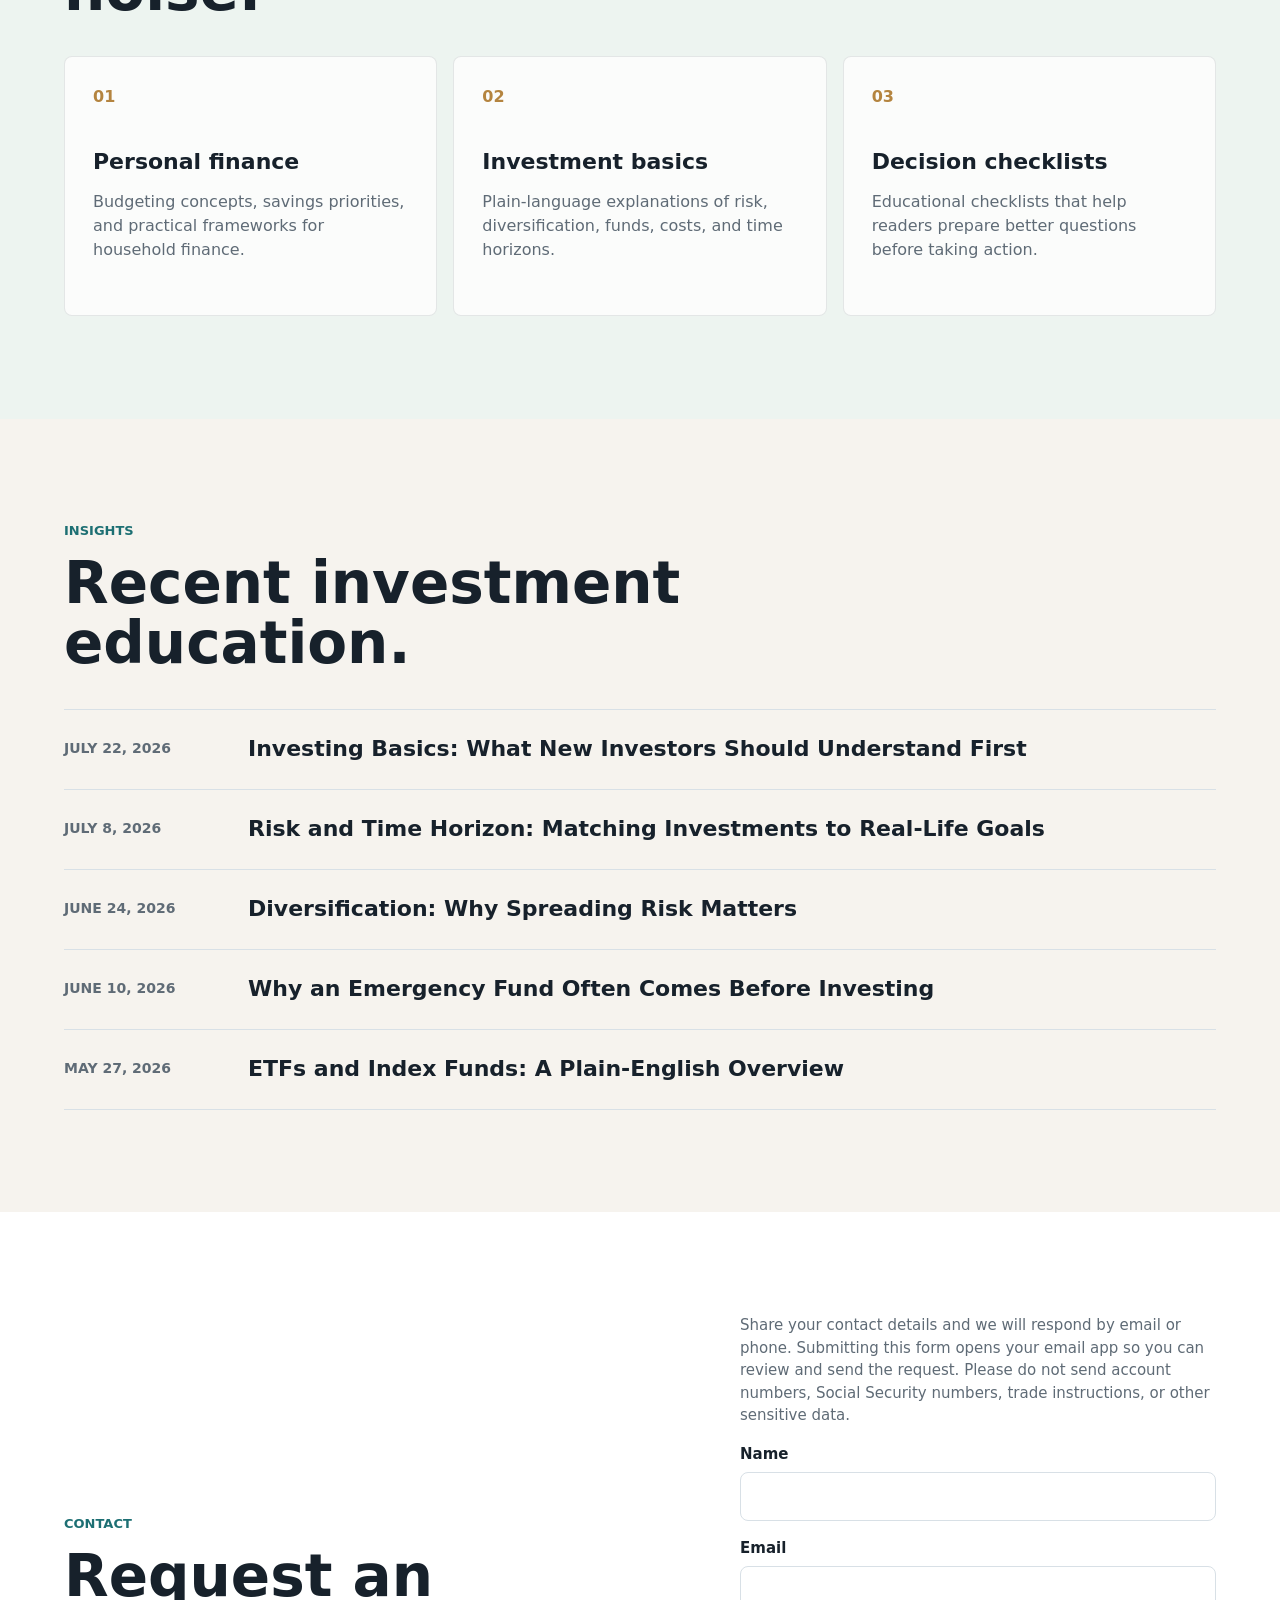
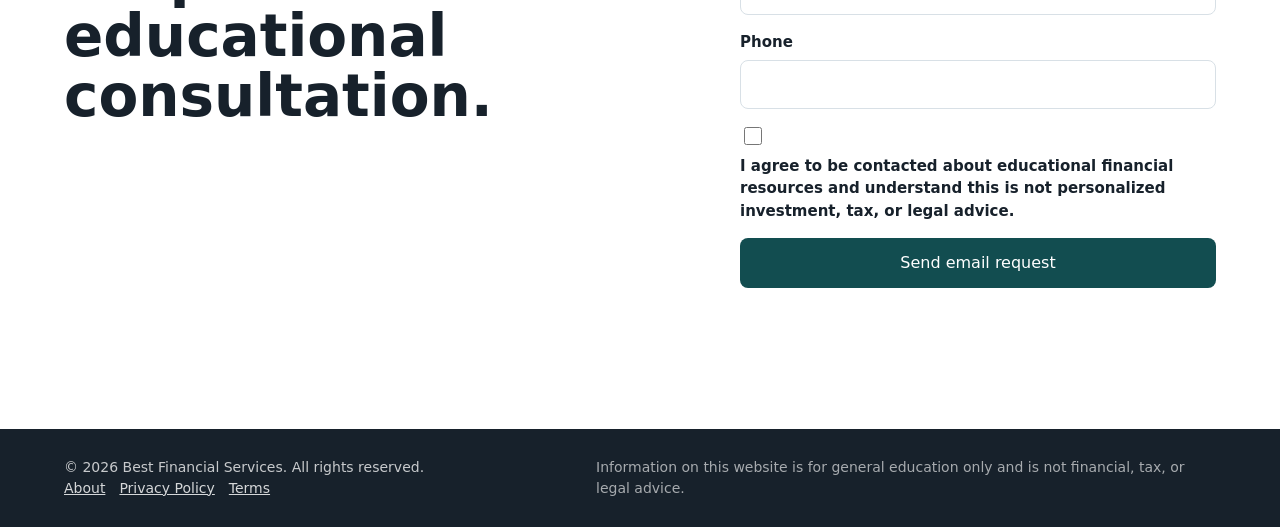
==== commit 58f2a72b: "Fix consultation form security warning" ====
--- a/index.html
+++ b/index.html
@@ -123,29 +123,31 @@
           <p class="eyebrow">Contact</p>
           <h2 id="contact-title">Request an educational consultation.</h2>
         </div>
-        <form class="consultation-form" action="mailto:hello@best-financial-services.com" method="post" enctype="text/plain">
+        <form class="consultation-form" data-recipient="hello@best-financial-services.com">
           <p class="form-note">
             Share your contact details and we will respond by email or phone. Submitting this form opens your email app so you can review and send the request. Please do not send
             account numbers, Social Security numbers, trade instructions, or other sensitive data.
           </p>
           <label>
-            Name
+            <span>Name</span>
             <input name="name" type="text" autocomplete="name" required>
           </label>
           <label>
-            Email
+            <span>Email</span>
             <input name="email" type="email" autocomplete="email" required>
           </label>
           <label>
-            Phone
+            <span>Phone</span>
             <input name="phone" type="tel" autocomplete="tel" required>
           </label>
           <label class="checkbox-label">
             <input name="consent" type="checkbox" required>
-            I agree to be contacted about educational financial resources and understand this is
-            not personalized investment, tax, or legal advice.
+            <span>
+              I agree to be contacted about educational financial resources and understand this is
+              not personalized investment, tax, or legal advice.
+            </span>
           </label>
-          <button class="button primary" type="submit">Prepare email request</button>
+          <button class="button primary" type="submit">Send email request</button>
           <p class="form-status" role="status"></p>
         </form>
       </section>
--- a/styles.css
+++ b/styles.css
@@ -25,6 +25,7 @@
   background: var(--paper);
   color: var(--ink);
   line-height: 1.5;
+  overflow-x: hidden;
 }
 
 a {
@@ -49,6 +50,7 @@
 
 .site-header.compact {
   position: sticky;
+  background: rgba(255, 255, 255, 0.96);
 }
 
 .brand,
@@ -136,7 +138,7 @@
 h2,
 h3,
 p {
-  overflow-wrap: anywhere;
+  overflow-wrap: break-word;
 }
 
 h1,
@@ -329,20 +331,29 @@
   display: grid;
   gap: 16px;
   width: 100%;
+  min-width: 0;
 }
 
 .consultation-form label {
   display: grid;
+  grid-template-columns: 1fr;
   gap: 7px;
+  min-width: 0;
   color: var(--ink);
   font-size: 15px;
   font-weight: 800;
 }
 
+.consultation-form label span {
+  display: block;
+}
+
 .consultation-form input[type="text"],
 .consultation-form input[type="email"],
 .consultation-form input[type="tel"] {
+  display: block;
   width: 100%;
+  max-width: 100%;
   min-height: 48px;
   padding: 12px 13px;
   border: 1px solid var(--line);
@@ -413,29 +424,35 @@
 }
 
 .article-page {
-  padding: clamp(44px, 7vw, 84px) clamp(20px, 5vw, 72px);
+  width: 100%;
+  overflow-x: hidden;
+  padding: clamp(38px, 6vw, 72px) clamp(20px, 5vw, 72px);
   background: var(--white);
 }
 
 .article-shell {
+  width: min(100%, 820px);
   max-width: 820px;
   margin: 0 auto;
 }
 
 .article-shell h1 {
-  max-width: 780px;
-  font-size: clamp(42px, 7vw, 76px);
+  max-width: 820px;
+  font-size: clamp(34px, 4vw, 56px);
+  line-height: 1.08;
+  text-wrap: balance;
 }
 
 .article-shell h2 {
   margin-top: 42px;
-  font-size: clamp(26px, 3vw, 36px);
+  font-size: clamp(25px, 2.4vw, 34px);
+  line-height: 1.14;
 }
 
 .article-shell p,
 .article-shell li {
   color: #3d4954;
-  font-size: 19px;
+  font-size: clamp(17px, 1.5vw, 19px);
 }
 
 .article-meta {
@@ -463,6 +480,11 @@
   .site-header {
     position: absolute;
     align-items: flex-start;
+  }
+
+  .site-header.compact {
+    position: sticky;
+    align-items: center;
   }
 
   .nav {
@@ -489,6 +511,7 @@
 
   .article-shell h1 {
     max-width: none;
+    font-size: clamp(32px, 10vw, 44px);
   }
 
   .service-card {
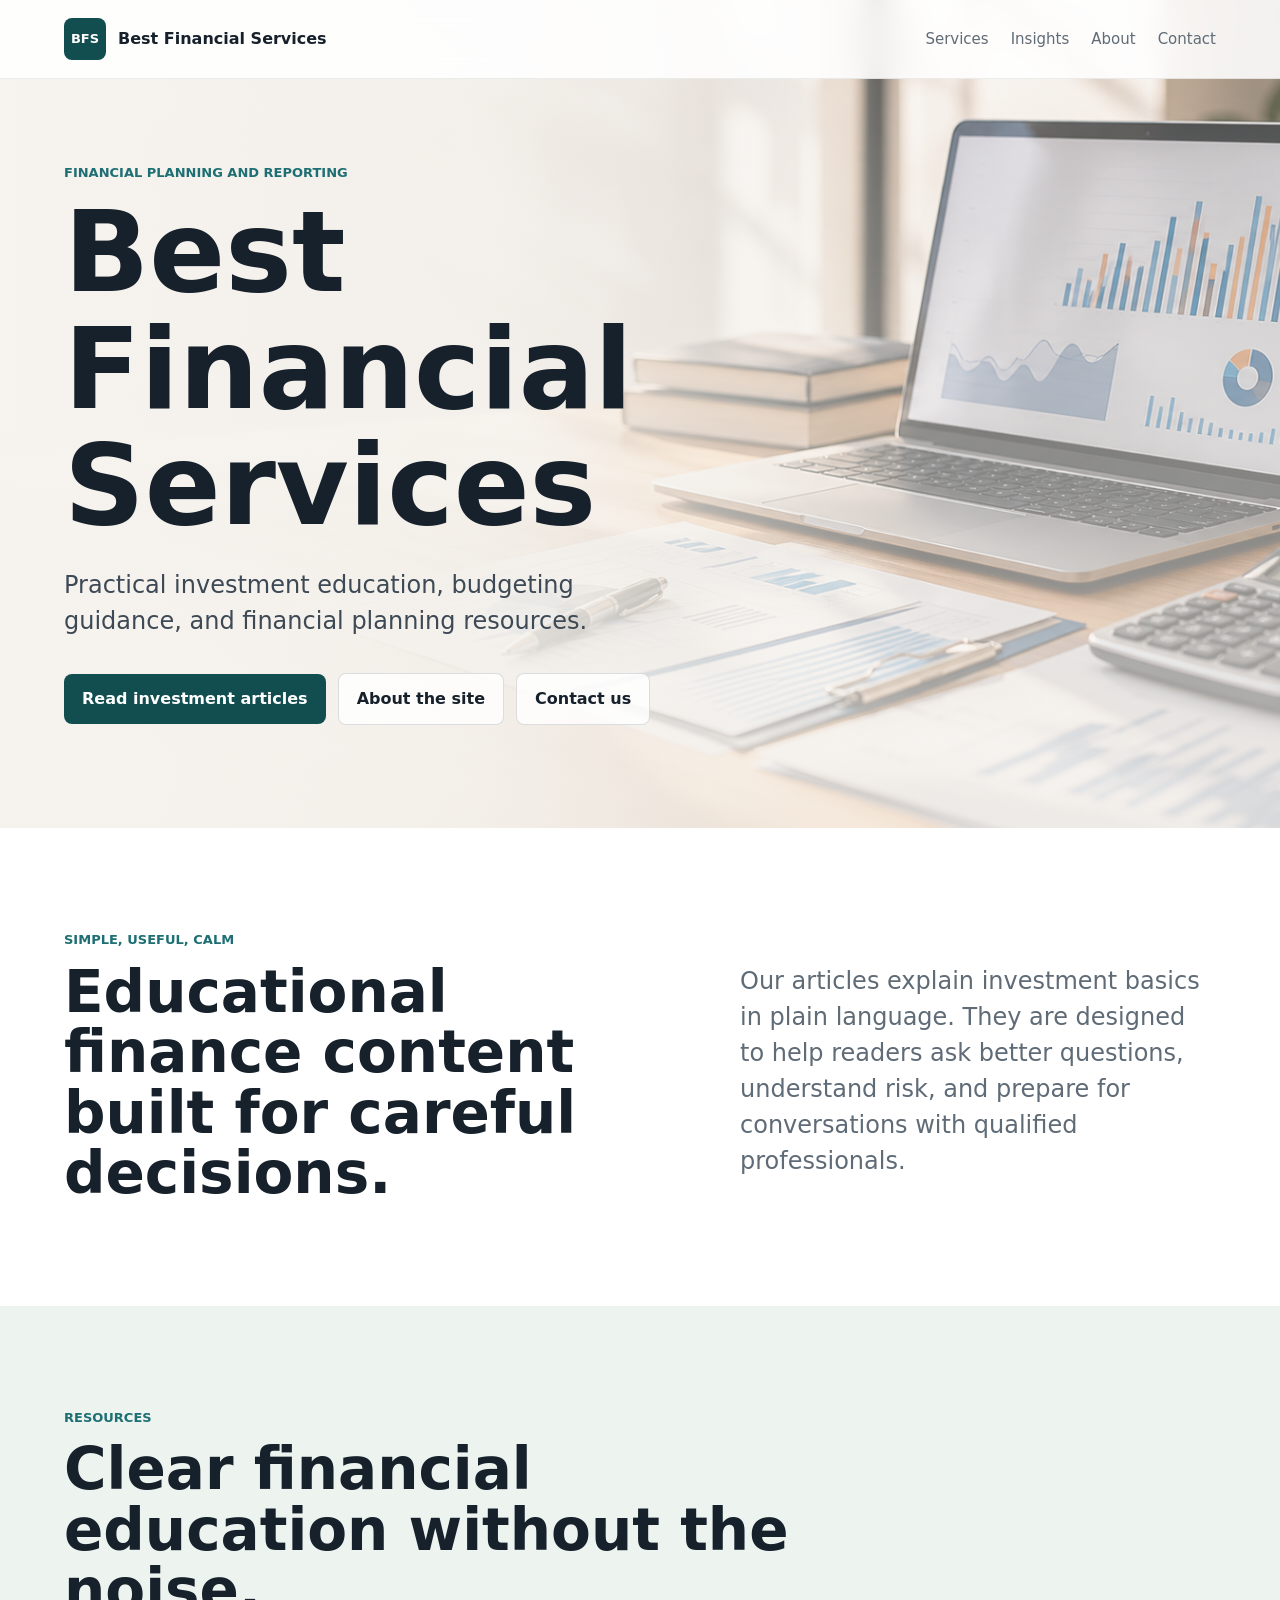
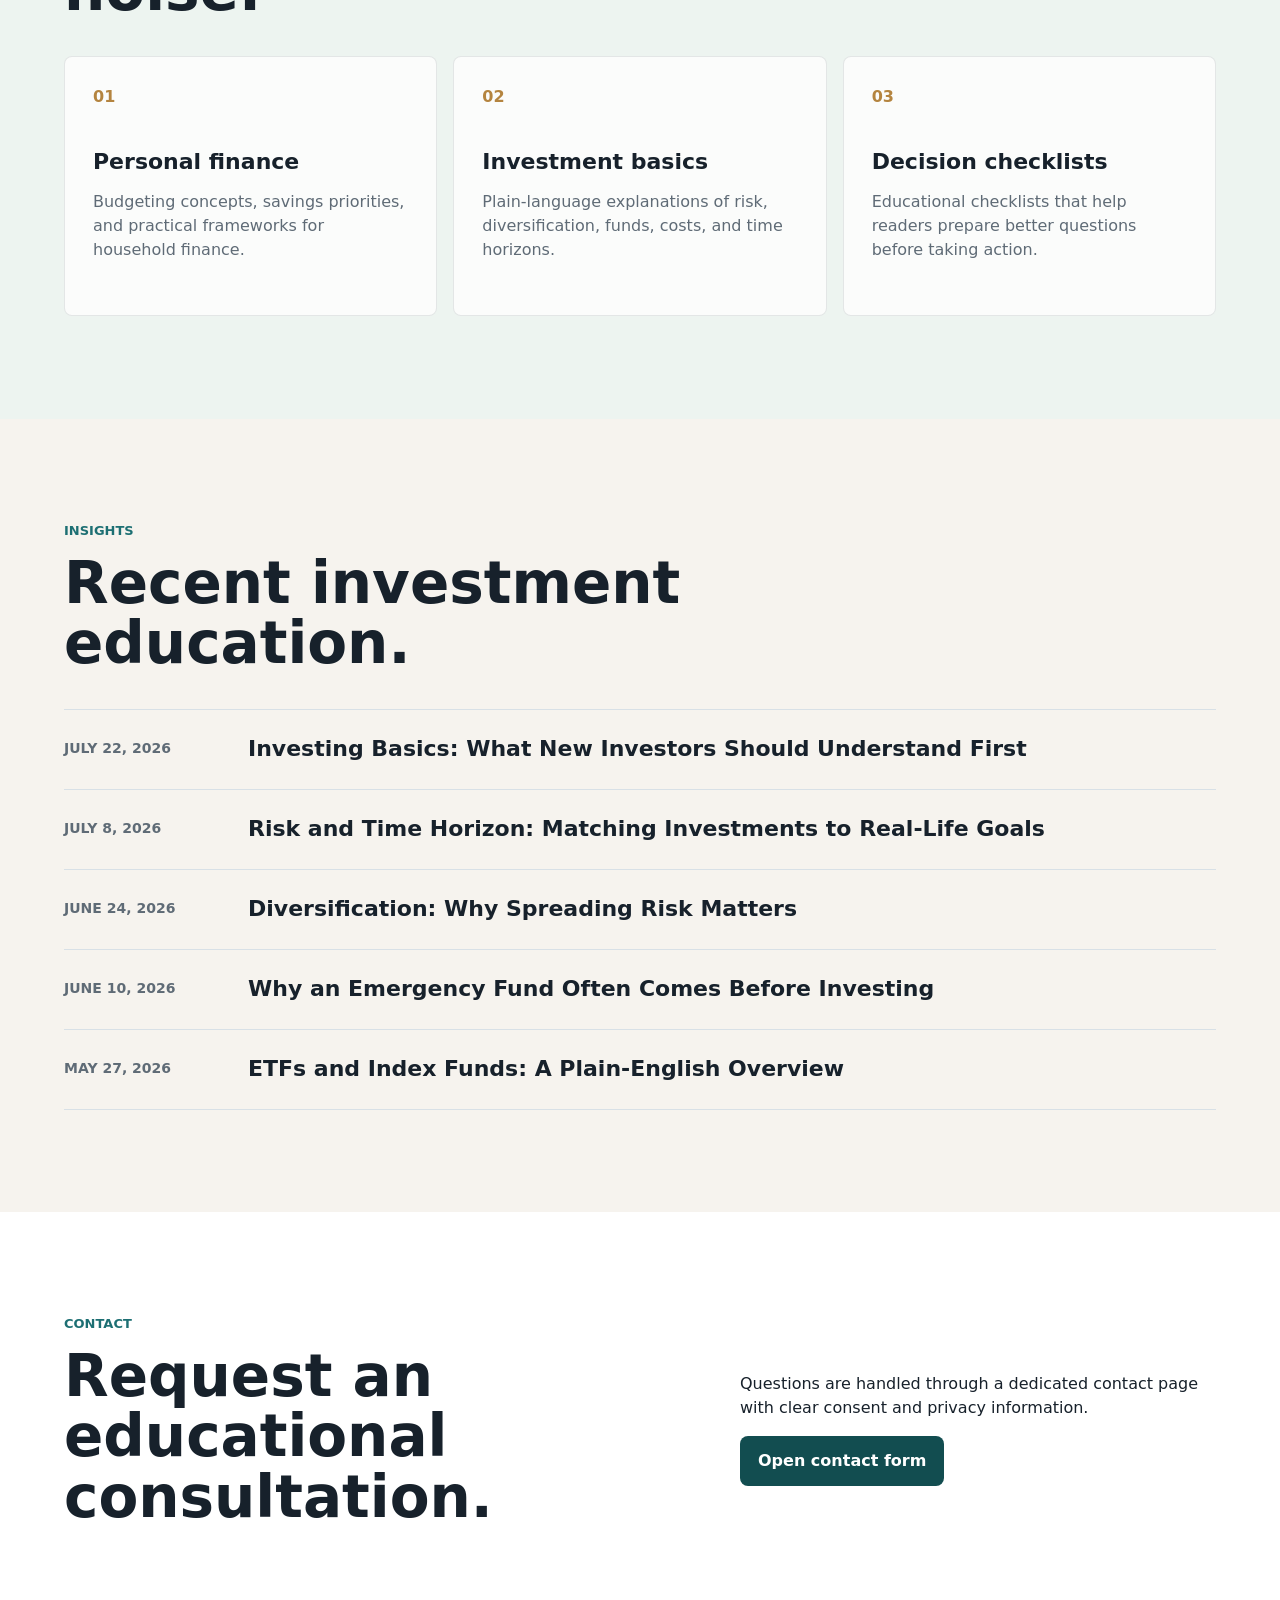
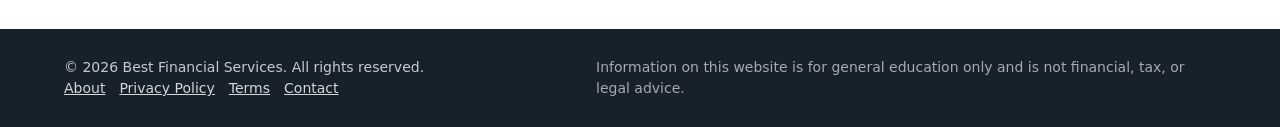
==== commit fe7f56de: "Move consultation form to contact page" ====
--- a/index.html
+++ b/index.html
@@ -28,7 +28,7 @@
         <a href="#services">Services</a>
         <a href="#insights">Insights</a>
         <a href="/about/">About</a>
-        <a href="#contact">Contact</a>
+        <a href="/contact/">Contact</a>
       </nav>
     </header>
 
@@ -49,6 +49,7 @@
           <div class="hero-actions">
             <a class="button primary" href="#insights">Read investment articles</a>
             <a class="button secondary" href="/about/">About the site</a>
+            <a class="button secondary" href="/contact/">Contact us</a>
           </div>
         </div>
       </section>
@@ -123,33 +124,13 @@
           <p class="eyebrow">Contact</p>
           <h2 id="contact-title">Request an educational consultation.</h2>
         </div>
-        <form class="consultation-form" data-recipient="hello@best-financial-services.com">
-          <p class="form-note">
-            Share your contact details and we will respond by email or phone. Submitting this form opens your email app so you can review and send the request. Please do not send
-            account numbers, Social Security numbers, trade instructions, or other sensitive data.
+        <div>
+          <p>
+            Questions are handled through a dedicated contact page with clear consent and privacy
+            information.
           </p>
-          <label>
-            <span>Name</span>
-            <input name="name" type="text" autocomplete="name" required>
-          </label>
-          <label>
-            <span>Email</span>
-            <input name="email" type="email" autocomplete="email" required>
-          </label>
-          <label>
-            <span>Phone</span>
-            <input name="phone" type="tel" autocomplete="tel" required>
-          </label>
-          <label class="checkbox-label">
-            <input name="consent" type="checkbox" required>
-            <span>
-              I agree to be contacted about educational financial resources and understand this is
-              not personalized investment, tax, or legal advice.
-            </span>
-          </label>
-          <button class="button primary" type="submit">Send email request</button>
-          <p class="form-status" role="status"></p>
-        </form>
+          <a class="button primary" href="/contact/">Open contact form</a>
+        </div>
       </section>
     </main>
 
@@ -160,12 +141,12 @@
           <a href="/about/">About</a>
           <a href="/privacy/">Privacy Policy</a>
           <a href="/terms/">Terms</a>
+          <a href="/contact/">Contact</a>
         </p>
       </div>
       <p class="disclaimer">
         Information on this website is for general education only and is not financial, tax, or legal advice.
       </p>
     </footer>
-    <script src="/forms.js"></script>
   </body>
 </html>
--- a/styles.css
+++ b/styles.css
@@ -327,6 +327,29 @@
   font-size: clamp(28px, 4vw, 46px);
 }
 
+.consultation-section.standalone {
+  margin-top: 32px;
+}
+
+.contact-cta {
+  max-width: 820px;
+  margin: clamp(44px, 7vw, 72px) auto 0;
+  padding: clamp(24px, 4vw, 36px);
+  border: 1px solid var(--line);
+  border-radius: 8px;
+  background: var(--paper);
+}
+
+.contact-cta h2 {
+  margin-top: 0;
+  font-size: clamp(28px, 4vw, 42px);
+}
+
+.contact-cta p {
+  color: #3d4954;
+  font-size: 18px;
+}
+
 .consultation-form {
   display: grid;
   gap: 16px;
